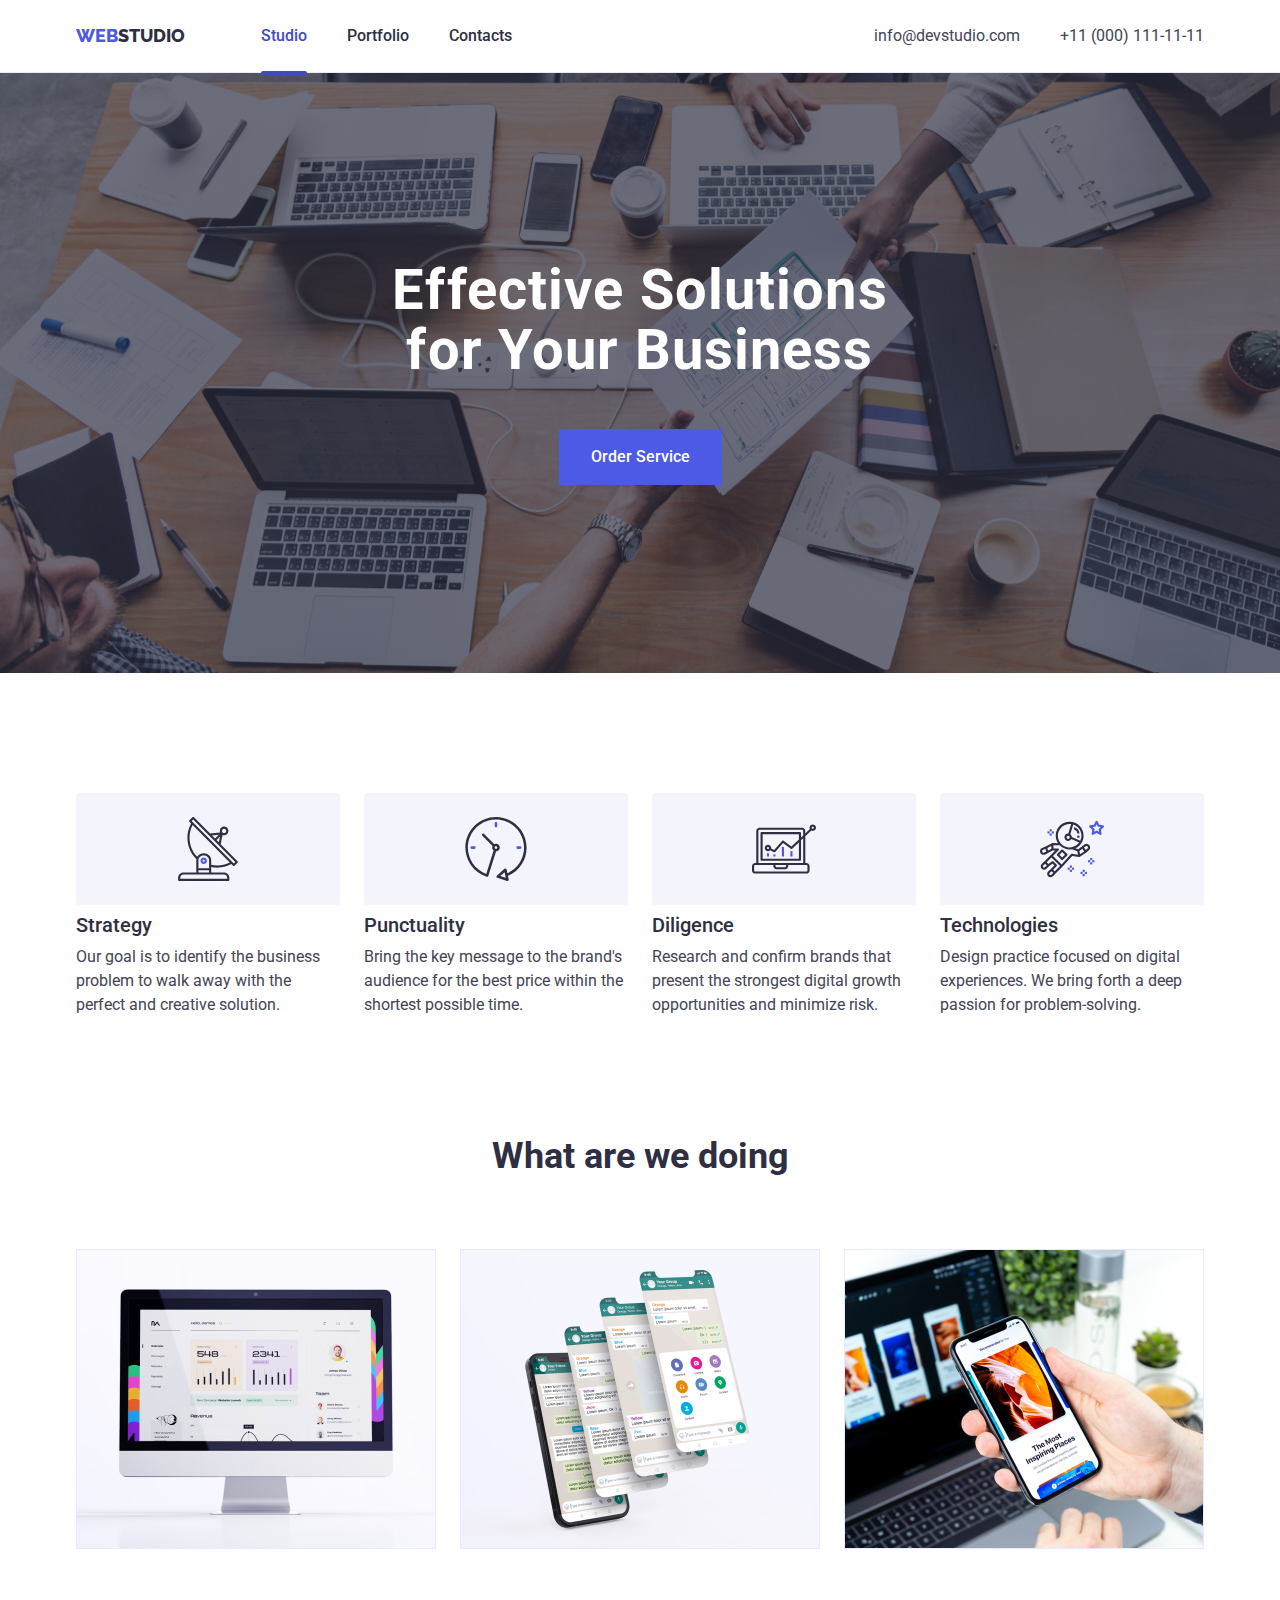
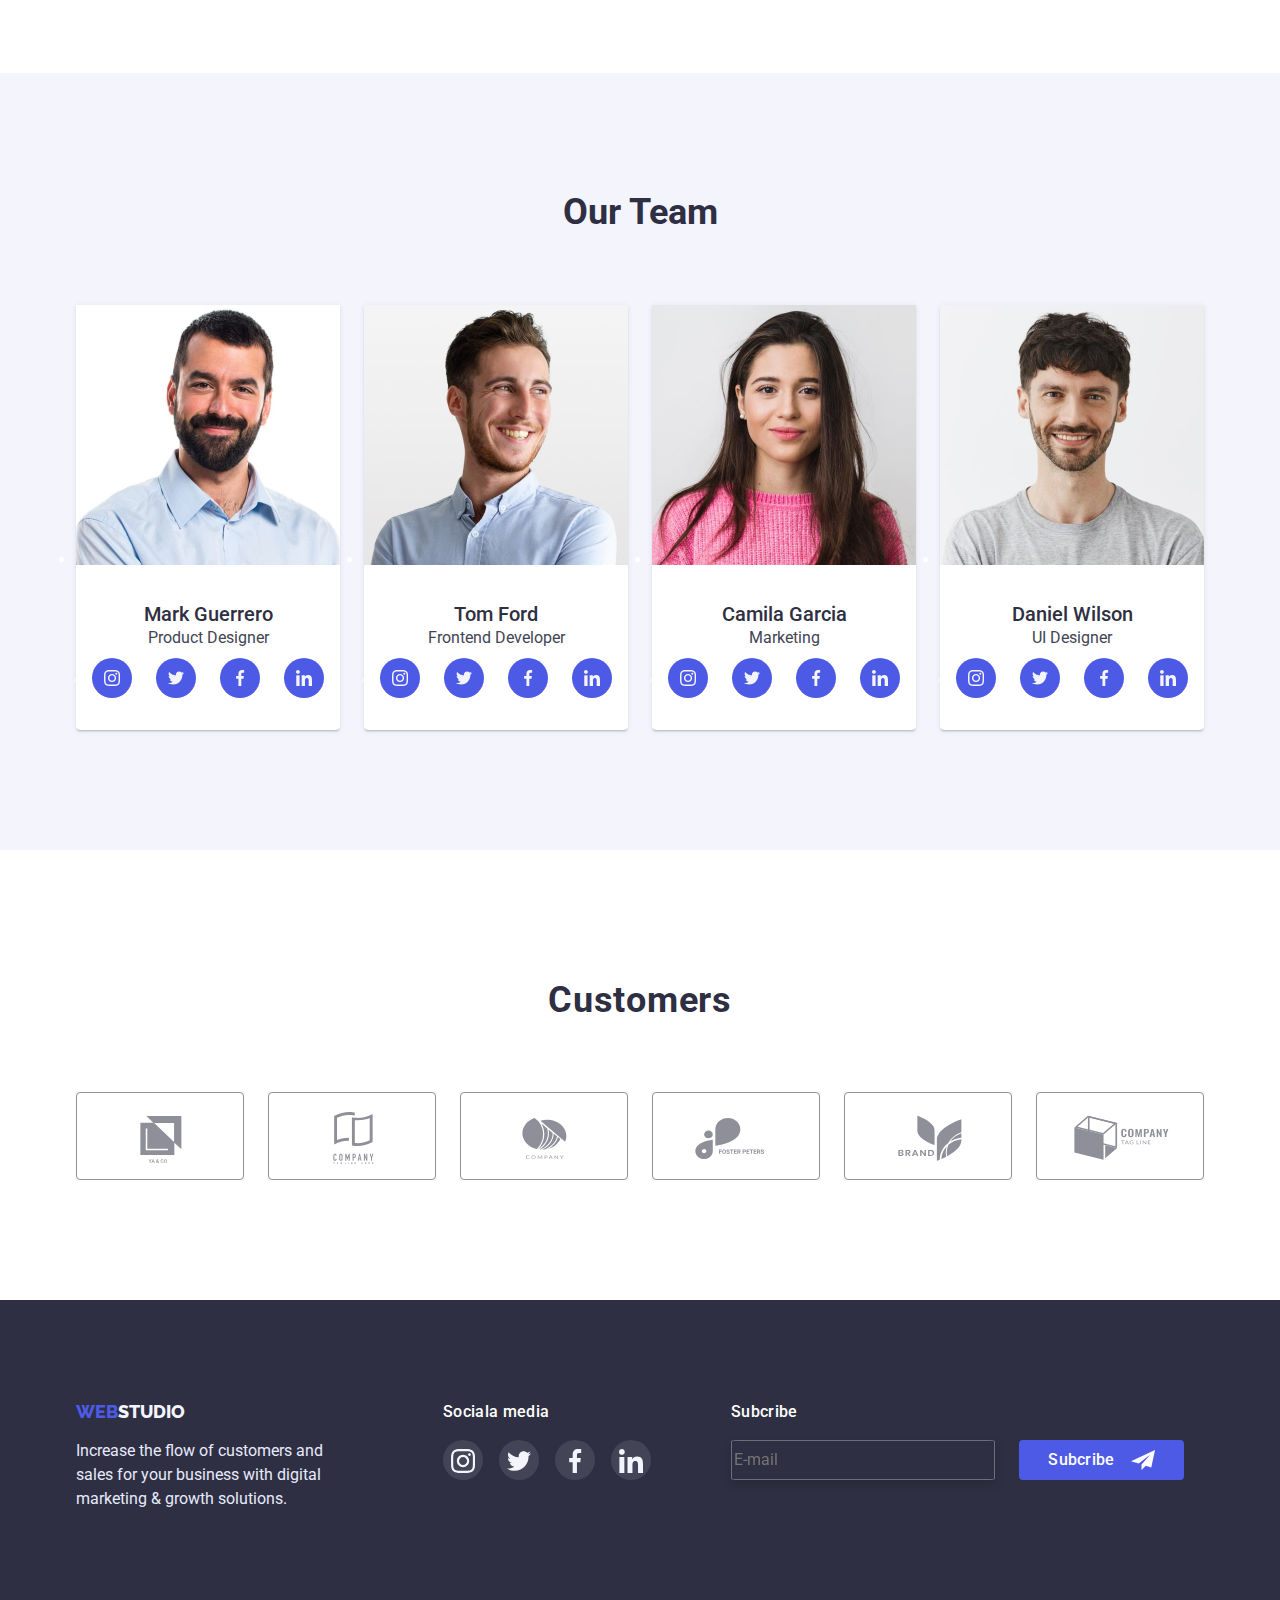
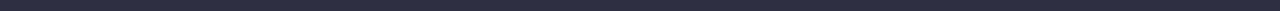
==== index.html @ 8d919e55 "Initial commit" ====
<!DOCTYPE html>
<html lang="en">
<head>
    <meta charset="UTF-8">
    <meta http-equiv="X-UA-Compatible" content="IE=edge">
    <meta name="viewport" content="width=, initial-scale=1.0">
    <title>Document</title>
    <link
    rel="stylesheet"
    href="https://cdnjs.cloudflare.com/ajax/libs/modern-normalize/1.0.0/modern-normalize.min.css"
  />
    <link rel="stylesheet" href="./css/styles.css">
  <link href="https://fonts.googleapis.com/css2?family=Raleway:wght@800&family=Roboto:wght@400;500;700;900&display=swap" rel="stylesheet">
</head>
<body>
  <h1 class="visually-hidden">NAVIGATION</h1>
     <header class="up_header">
        <div class="container one_header">
            
            <nav class="navigation">
                <ul class="references"> 
                    <a href="./index.html" class="logo"><b class="word_part_one"> WEB</b><b class="word_part_three">STUDIO</b></a>
                    <li><a href="./index.html" class="one_portfolio_one">Studio</a></li>
                    <li><a href="./portfolio.html" class="references_part">Portfolio</a></li>
                    <li><a href="" class="references_part">Contacts</a></li>
                </ul>
            </nav>
                <address class="address_">
                    <ul class="link">
                        <li><a href="mailto:info@devstudio.com" class="link_one">info@devstudio.com</a></li>
                        <li><a href="tel:+110001111111" class="link_one">+11 (000) 111-11-11</a></li>
                    </ul>
                </address>

        </div>
    </header>
        <main>
            <section class="first_section">
              <div class="container solution_titel">
                    <h1 class="first_titel">Effective Solutions <br>
                    for Your Business</h1>
                <button type="button" class="button2" data-modal-open>Order Service</button>
              </div>
            </section> 
          
            <section class="second_section">
               
                <div class="container">
                    <ul class="benefits">
                        <li class="under_benefits">
                            <div class="svg_block">
                                <svg class="skills-icon" width="64" height="64">
                                    <use href="./images/sprite.svg#icon-antenna"></use>,
                                </svg>

                            </div>
                            <h3 class="big_titel">Strategy</h3>
                            <p class="under_titel">Our goal is to identify the business
                                problem to walk away with the perfect and creative solution. </p>
                        </li>
                        <li class="under_benefits">
                            <div class="svg_block">
                                <svg  class="skills-icon" width="64" height="64">
                                    <use href="./images/sprite.svg#icon-clock"></use>
                                </svg>

                            </div>
                            <h3 class="big_titel">Punctuality</h3>
                            <p class="under_titel">Bring the key message to the brand's audience for the best price within the shortest possible time. </p>
                        </li>
                        <li class="under_benefits">
                            <div class="svg_block">
                                <svg class="skills-icon" width="64" height="64">
                                    <use href="./images/sprite.svg#icon-diagram"></use>
                                </svg>
                            </div>
                            <h3 class="big_titel">Diligence</h3>
                            <p class="under_titel">Research and confirm brands that present the strongest digital growth opportunities and minimize risk. </p>
                        </li>
                        <li class="under_benefits">
                            <div class="svg_block">
                                <svg class="skills-icon" width="64" height="64">
                                    <use href="./images/sprite.svg#icon-astronaut-1"></use>
                                </svg>

                            </div>
                            <h3 class="big_titel">Technologies</h3>
                            <p class="under_titel">Design practice focused on digital experiences. We bring forth a deep passion for problem-solving. </p>
                        </li>
                    </ul>
            </section>
            <section class="third_section">
             <div class="container">
                    <h2 class="second_titel">What are we doing</h2>
                <ul class="list_of_images">
                    <li><img src="./images/image1.jpg" alt="comp" width="360"></li>
                    <li><img src="./images/2.jpg" alt="smartphone" width="360"></li>
                    <li><img src="./images/3.jpg" alt="telephone" width="360"></li>
                </ul>

               </div>
            </section>
            <h1 class="visually-hidden"> OUR_TEAM_MEMBERS</h1>
            <section class="team">
                
             <div class="container">
                <h2 class="titel_team">Our Team</h2>
                <ul class="list_downsize ">
                    <li class="cards_one">
                        <img src="./images/4.jpg" alt="man" width="264" >
                        <div class="text_one">
                            <h3 class="big_titel_two">Mark Guerrero</h3>
                          <p class="under_titel-two">Product Designer</p>
                          <ul class="icon_row">
                            <li >
                                <a href="" class="references_icon">
                                    <svg width="16px" height="16px" >
                                   <use href="./images/sprite.svg#icon-instagram"></use>
                             </svg>
                            </a>
                          </li>
                            <li >
                                <a href="" class="references_icon">
                                <svg width="16px" height="16px"  >
                                    <use href="./images/sprite.svg#icon-twitter-1"></use>
                              </svg>
                            </a>
                        </li>
                            <li >
                                <a href="" class="references_icon">
                                <svg width="16px" height="16px"  >
                                    <use href="./images/sprite.svg#icon-facebook-1"></use>
                              </svg>
                            </a>
                        </li>
                            <li "><a href="" class="references_icon">
                                <svg width="16px" height="16px" >
                                    <use href="./images/sprite.svg#icon-linkedin-1"></use>
                              </svg>

                            </a></li>
                          </ul>
                          
                        </div>
                    </li>
                    <li class="cards_one">
                        <img src="./images/image2.jpg" alt="man" width="264">
                        <div class="text_one">
                            <h3 class="big_titel_two">Tom Ford</h3>
                            <p class="under_titel-two">Frontend Developer</p>
                            <ul class="icon_row">
                                <li >
                                    <a href="" class="references_icon">
                                        <svg width="16px" height="16px" >
                                       <use href="./images/sprite.svg#icon-instagram"></use>
                                 </svg>
                                </a>
                              </li>
                                <li >
                                    <a href="" class="references_icon">
                                    <svg width="16px" height="16px"  >
                                        <use href="./images/sprite.svg#icon-twitter-1"></use>
                                  </svg>
                                </a>
                            </li>
                                <li >
                                    <a href="" class="references_icon">
                                    <svg width="16px" height="16px"  >
                                        <use href="./images/sprite.svg#icon-facebook-1"></use>
                                  </svg>
                                </a>
                            </li>
                                <li "><a href="" class="references_icon">
                                    <svg width="16px" height="16px" >
                                        <use href="./images/sprite.svg#icon-linkedin-1"></use>
                                  </svg>
    
                                </a></li>
                              </ul>
                        </div>
                    </li>
                    <li class="cards_one">
                        <img src="./images/image3.jpg" alt="woman" width="264" >
                        <div class="text_one">
                            <h3 class="big_titel_two">Camila Garcia</h3>
                          <p class="under_titel-two">Marketing</p>
                          <ul class="icon_row">
                            <li >
                                <a href="" class="references_icon">
                                    <svg width="16px" height="16px" >
                                   <use href="./images/sprite.svg#icon-instagram"></use>
                             </svg>
                            </a>
                          </li>
                            <li >
                                <a href="" class="references_icon">
                                <svg width="16px" height="16px"  >
                                    <use href="./images/sprite.svg#icon-twitter-1"></use>
                              </svg>
                            </a>
                        </li>
                            <li >
                                <a href="" class="references_icon">
                                <svg width="16px" height="16px"  >
                                    <use href="./images/sprite.svg#icon-facebook-1"></use>
                              </svg>
                            </a>
                        </li>
                            <li "><a href="" class="references_icon">
                                <svg width="16px" height="16px" >
                                    <use href="./images/sprite.svg#icon-linkedin-1"></use>
                              </svg>

                            </a></li>
                          </ul>
                        </div>
                    </li>
                    <li class="cards_one">
                       <img src="./images/image4.jpg" alt="men" width="264"  >
                       <div class="text_one">
                         <h3 class="big_titel_two">Daniel Wilson</h3>
                         <p class="under_titel-two">UI Designer</p>
                         <ul class="icon_row">
                            <li >
                                <a href="" class="references_icon">
                                    <svg width="16px" height="16px" >
                                   <use href="./images/sprite.svg#icon-instagram"></use>
                             </svg>
                            </a>
                          </li>
                            <li >
                                <a href="" class="references_icon">
                                <svg width="16px" height="16px"  >
                                    <use href="./images/sprite.svg#icon-twitter-1"></use>
                              </svg>
                            </a>
                        </li>
                            <li >
                                <a href="" class="references_icon">
                                <svg width="16px" height="16px"  >
                                    <use href="./images/sprite.svg#icon-facebook-1"></use>
                              </svg>
                            </a>
                        </li>
                            <li "><a href="" class="references_icon">
                                <svg width="16px" height="16px" >
                                    <use href="./images/sprite.svg#icon-linkedin-1"></use>
                              </svg>

                            </a></li>
                          </ul>
                       </div> 
                    </li>
                </ul>
             </div>
                
            </section>
            <section class="customer_section">
                <h2 class="third_titel">Customers</h2>
                <div class="container">
                    
                    <ul class="customer_number">
                        <li class="logo_pre">
                            <div class="border_icon">
                                <a href="http://" class="ending_icons">
                                <svg  width="104px" height="56px" class="ending_icon">
                                    <use href="./images/sprite.svg#icon-Logo"></use>

                                </svg>
                                </a>
                            </div>
                            
                    </li>
                        <li>
                            <div class="border_icon">
                                <a href="http://" class="ending_icons">
                                <svg  width="104px" height="56px" class="ending_icon">
                                    <use href="./images/sprite.svg#icon-Logo-1"></use>

                                </svg>
                                </a>
                            </div>
                    </li>
                        <li> <div class="border_icon">
                            <a href="http://" class="ending_icons">
                            <svg  width="104px" height="56px" class="ending_icon">
                                <use href="./images/sprite.svg#icon-Logo-2"></use>

                            </svg>
                            </a>
                        </div>
                        </li>
                        <li> <div class="border_icon">
                            <a href="http://" class="ending_icons">
                            <svg  width="104px" height="56px" class="ending_icon">
                                <use href="./images/sprite.svg#icon-Logo-3"></use>

                            </svg>
                            </a>
                        </div>
                    </li>
                        <li>
                            <div class="border_icon">
                                <a href="http://" class="ending_icons">
                                <svg  width="104px" height="56px" class="ending_icon">
                                    <use href="./images/sprite.svg#icon-Logo-4"></use>

                                </svg>
                                </a>
                            </div>
                    </li>
                        <li>
                            <div class="border_icon">
                                <a href="http://" class="ending_icons">
                                <svg  width="104px" height="56px" class="ending_icon">
                                    <use href="./images/sprite.svg#icon-Logo-5"></use>

                                </svg>
                                </a>
                            </div>
                    </li>
                    </ul>
                </div>
    
            </section>
        </main>
       
        <footer class="ending one_footer">
            <div class="container real_end">
                <div class="text_footer"> 
                    <a href="./index.html" class="logo"><b class="word_part_one"> WEB</b><b class="word_part_two">STUDIO</b></a>
    
               
                 <p class="footerd">Increase the flow of customers and <br> sales for your business with digital <br> marketing & growth solutions.</p>
    
    
    
                </div>
                <div class="social_footer">
                    <span class="mini_footer">Sociala media</span>
                    <ul class="icon_row_two">
                        <li>
                            <a href="" class="work_icon" >
                                <svg width="24px" height="24px" " >
                               <use href="./images/sprite.svg#icon-instagram" class="svg_footer"></use>
                         </svg>
                        </a>
                      </li>
                        <li >
                            <a href="" class="work_icon">
                            <svg width="24px" height="24px"  >
                                <use href="./images/sprite.svg#icon-twitter-1" class="svg_footer"></use>
                          </svg>
                        </a>
                     </li>
                        <li >
                            <a href="" class="work_icon" >
                            <svg width="24px" height="24px">
                                <use href="./images/sprite.svg#icon-facebook-1" class="svg_footer"></use>
                          </svg>
                        </a></li>
                        <li "><a href="" class="work_icon" >
                            <svg width="24px" height="24px" >
                                <use href="./images/sprite.svg#icon-linkedin-1" class="svg_footer"></use>
                          </svg>
         
                        </a></li>
                      </ul>
    
              </ul>
                </div>
                <div class="input_footer" c>
                    <span class="mini_footer">Subcribe</span>
                    <form action="" class="end-form">
                        <input type="email" name="email" placeholder="E-mail" class="foot_input">
                        <button type="subcibe" class="foot_button">
                            <span class="mini_footer">Subcribe</span>
                            <svg width="24px" height="24px" >
                                <use href="./images/sprite.svg#icon-Frame-3" class="svg_footer"></use>
                          </svg>

                        </button>

                    </form>
                    
                </div>
               
                
    
            </div>
    
            
                     
                
           
        </footer>

        <div data-modal class="backdrop is-hidden" >
            <div class="modal_window">
                <button class="close_button" type="button" data-modal-close>
                        <svg class="button_svg" width="8" height="9">
                    <use href="./symbol-defs.svg#icon-Vector"></use>
                    </svg>
                    </button>
                 <div class="container_modal">
                    

                    <p class="modal_text">Leave your contacts and we will call you back</p>
                     <form class="form_modal" autocomplete="off">
                        <label>
                          Name
                          <div class="input_mod">
                            <input type="Name" name="Name" class="modal_input">
                            <svg width="18px" height="24px" class="modal_svg">
                                    <use href="/images/sprite.svg#icon-person-black-18dp-1"></use>
                                </svg>
                          </div>
                          
                        </label>
                        <label>
                            Phone
                            <div class="input_mod">
                                <input class="modal_input"type="phone" name="phone" >
                                <svg width="18px" height="24px" class="modal_svg">
                                    <use href="/images/sprite.svg#icon-phone-black-18dp-1"></use>
                                </svg>
                                
                            </div>
                            
                          </label>
                          <label>
                            Email
                            <div class="input_mod">
                                <input type="text" name="Email" class="modal_input" >
                                <svg width="18px" height="24px" class="modal_svg">
                                    <use href="/images/sprite.svg#icon-email-black-18dp-1"></use>
                                </svg>
                            </div>
                            
                          </label>
                        <label>
                          Comment
                          <textarea name="feedback" rows="8" placeholder="Text input"></textarea>
                        </label>
                        <div class="agreement">
                            <div class="checkbox">
                                <label class="check option">
                                    <input class="check__input" type="checkbox" checked>
                                    <span class="check__box"></span>
                                  </label>
                            </div>
                            
                        <label class="policy" for="policy">I accept the terms and conditions of the<a href=""class="policy_term">Privacy Policy</a></label>
                        </div>
                       
                        <button type="submit" class="sub_button">Send</button>
                      </form>
                      

                    </div>


                
            </div>
            
        </div>
 <script src="./modal.js"></script>   
</body>
</html>
---- css/styles.css ----
:root {
  -one-color: #434455;
  -titel-color: #2E2F42;
  -link-color:  #434455;
}
body {
  font-family: 'Roboto';
  color: #FFFFFF;
}

.link .link_one {
  color:#434455;
  font-size: 16px;
  line-height: 1.5em;
  text-decoration: none;
  font-weight: 400;
  font-style: normal;
  transition-timing-function: cubic-bezier(0.4, 0, 0.2, 1);
  transition-duration: 250ms;
}
.link_one:hover,
.link_one:focus {
  color: #404BBF;
  
}
.button1 {
   color: #4D5AE5;
    font-weight: 500;
    font-size: 16px;
    line-height: 1.5em;
    font-family: 'Roboto';
    border-radius: 5%;
    transition-timing-function: cubic-bezier(0.4, 0, 0.2, 1);
   transition-duration: 250ms;

}
button:focus,
button:active,
button:hover{
   background-color: #404BBF;
   
   
}

button {
    cursor: pointer;
}
.button2 {
   color: #FFFFFF;
   font-weight: 500;
    font-size: 16px;
    line-height: 1.5em;
    background: #4D5AE5;
    font-family: 'Roboto';
    padding: 16px 32px;
    margin-top: 48px;
    margin-left: auto;
    margin-right: auto;
    display: block;
    border: none;
    cursor: pointer;

    
    
    
}
.button1 {
  padding-top: 12px;
  padding-bottom: 12px;
  padding-right: 24px;
  padding-left: 24px;
  border: none;
  cursor: pointer;
  transition-timing-function: cubic-bezier(0.4, 0, 0.2, 1);
  transition-duration: 250ms;
}
.button1:hover, 
.button1:focus {
  color: white;
  box-shadow: 0px 4px 4px rgba(0, 0, 0, 0.15);
  
}

.list {
  text-decoration: none;
  display: flex;
  flex-wrap: wrap;
  column-gap: 24px;
  row-gap: 48px;
  margin-top: 72px;
  
}
.list .services {
  color:#2E2F42;
  font-weight: 500;
  font-size: 20px;
  line-height: 1.2em;
  text-decoration: none;

}
.list .under_services {
  color: #434455;
  font-size: 16px;
  line-height: 1.5em;
  text-decoration: none;
  margin-top: 8px;
}
*{
  text-decoration: none;
}
.word_part_one {
  color: #4D5AE5;
  font-weight: 800;
 font-size: 18px;
 line-height: 1.33em;
 font-family: 'Raleway', sans-serif;
 text-decoration: none;
 margin-top: 24;
}
.word_part_two {
  color: #F4F4FD;
  font-weight: 800;
  font-size: 18px;
 line-height: 1.33em;
 font-family: 'Raleway', sans-serif;
 text-decoration: none;
}
.references .references_part {
  color: #2E2F42;
  font-weight: 500;
  font-size: 16px;
  line-height: 1.5em;
  transition-timing-function: cubic-bezier(0.4, 0, 0.2, 1);
  transition-duration: 250ms;
}
.references_part:hover,
 .references_part:focus {
  color: #404BBF;
  
}

.footerd {
  color: #E7E9FC;
  font-size: 16px;
  line-height: 1.5em;
  margin-top: 16px;
}
.benefits .big_titel {
  color: #2E2F42;
  font-weight: 500;
  font-size: 20px;
  line-height: 1.2em;
  margin-bottom: 8px;
}
.benefits .under_titel {
  color: #434455;
  font-size: 16px;
  line-height: 1.5em;
}
.list_downsize .big_titel_two {
  color: #2E2F42;
  font-weight: 500;
  font-size: 20px;
  line-height: 1.2em;
  text-decoration: none;
  text-align: center;
}
.list_downsize .under_titel-two {
  color: #434455;
  font-size: 16px;
  line-height: 1.5em;
  text-decoration: none;
  text-align: center;
}
.first_titel {
  font-size: 56px;
  line-height: 1.07em;
  color: #FFFFFF;
  letter-spacing: 0.02em;
}

.first_section {
  background: #2E2F42;
  padding-top: 188px;
  padding-bottom: 188px;
  display: block;
  max-width: 1440px;
  margin: 0 auto;
  background-image:linear-gradient(rgba(46, 47, 66, 0.7), rgba(46, 47, 66, 0.7)), url(../images/people-office.jpg);
  background-repeat: no-repeat;
}
.team {
  background: #F4F4FD;
}
.word_part_three { 
  color: #2E2F42;
  font-weight: 800;
  font-size: 18px;
  line-height: 1.33em;
  font-family: 'Raleway';
  text-decoration: none;
}
.second_titel {
  color: #2E2F42;
  font-weight: 700;
  font-size: 36px;
  line-height: 1.11em;
  text-align: center;
}
.team .titel_team {
  color: #2E2F42;
  font-weight: 700;
  font-size: 36px;
  line-height: 1.11em;
  text-align: center;
}
.ending {
  background: #2E2F42;
}
.container {
 width: 1158px;
 margin: 0 auto;
 padding-left: 15px;
 padding-right: 15px;
}
.one_header {
  display: flex;
  align-items: center;
  padding-top: 24px;
  padding-bottom: 24px;
}
header {
  border-bottom: 1px solid #E7E9FC;
}

.navigation {
  display: flex;
  align-items: center;
}
.references {
  display: flex;
  gap: 40px;
  position: relative ;
}
.second_section {
  padding-top: 120px;
  padding-bottom: 120px;
}
.benefits {
  gap: 24px;
  display: flex;
  flex-direction: row;
  align-items: center;
  
}
.third_section {
  padding-bottom: 120px;
}
.list_of_images {
  gap: 24px;
  margin-top: 72px;
  display: flex;
  flex-wrap: wrap;
}
.team {
  padding-top: 120px;
  padding-bottom: 120px;
}
.list_downsize {
  gap: 24px;
  display: flex;
  flex-wrap: wrap;
   margin-top: 72px ;
}
.link {
  display: flex;
  gap: 40px;
  align-items: center;
  margin-left: auto;
}
.address_ {
  margin-left: auto;
  display: block;
}
.one_footer {
  padding-top: 100px;
  padding-bottom: 100px;
}
.real_end {
  display: flex;
}
.social_footer {
  margin-left: 120px;
}
.portfolio_buttons {
  display: flex;
  align-items: center;
  gap: 24px;
  flex-direction: row;
  justify-content: center;
}
.under_benefits {
  max-width: 264px;
}
.text_one {
  padding-top: 32px ;
  padding-bottom: 32px;
}
.logo {
  margin-right: 36px;
}
.services_list {
  padding-left: 16px;
  padding-right: 16px;
  padding-top: 32px;
  padding-bottom: 32px;
}
.list_distance {
  border: 1px solid #E7E9FC;
  max-width: 360px; 
  transition-timing-function: cubic-bezier(0.4, 0, 0.2, 1);
  transition-duration: 250ms;
}
.list_distance:is(:hover,:focus) {
  box-shadow: 0px 1px 6px rgba(46, 47, 66, 0.08), 0px 1px 1px rgba(46, 47, 66, 0.16), 0px 2px 1px rgba(46, 47, 66, 0.08);
}

.haupt_section {
  padding-bottom: 120px;
  padding-top: 84px;
}
.cards_one {
  box-shadow: 0px 1px 6px rgba(46, 47, 66, 0.08), 0px 1px 1px rgba(46, 47, 66, 0.16), 0px 2px 1px rgba(46, 47, 66, 0.08);
 border-radius: 0px 0px 4px 4px;
 background: #FFFFFF;
}
.third_titel {
  font-weight: 700;
  font-size: 36px;
  line-height: 40px;
  letter-spacing: 0.02em;
  color: #2E2F42;
  text-align: center;
}
.customer_section {
  padding-top: 130px;
  padding-bottom: 120px;
}

.customer_number {
  display: flex;
  justify-content: center;
  gap: 24px;
  margin-top: 72px;
}


.svg_block {
  width: 264px;
  background: #F4F4FD;
  border-radius: 4px;
  height: 112px; 
  text-align: center;
  padding-top: 24px;
  padding-bottom: 24px;
  margin-bottom: 8px;
  justify-content: center;
}

.ending_icons {
  padding-top: 16px;
  padding-bottom: 16px;
  text-align: center;
  border: 1px solid #8E8F99;
  border-radius: 4px;
  width: 168px;
  height: 88px;
  fill: #8E8F99;
  display: block;
  transition-timing-function: cubic-bezier(0.4, 0, 0.2, 1);
  transition-duration: 250ms;
}

.ending_icons:hover,
.ending_icons:focus {
  border-color: #404BBF;
}
.ending_icons:hover,
.ending_icons:focus .ending_icon {
  fill:#404BBF ;
  
}

.references_icon {
  width: 40px;
  height: 40px;
  align-items: center;
  justify-content: center;
  padding-top: 12px;
  padding-bottom: 12px;
   display: flex;
  background: #4D5AE5;
  border-radius: 50%;
  display: block; 
  transition-timing-function: cubic-bezier(0.4, 0, 0.2, 1);
  transition-duration: 250ms;
}
.references_icon:is(:hover, :focus) {
  background: #404BBF;
 
}
.icon_row {
  display: flex;
  flex-direction: row;
  gap: 24px;
  text-align: center;
  justify-content: center;
  margin-top: 8px;
}
.mini_footer {
  font-weight: 500;
 font-size: 16px;
 line-height: 1.5;
 color: #FFFFFF;
 letter-spacing: 0.02em;
  

}
.icon_row_two {
  display: flex;
  margin-top: 16px;
  gap: 16px;
  text-decoration: none;
  color:  #2E2F42;
  

}
.footer_two {
  align-items: center;
  margin-right: 800px;
}

.one_footer {
  display: flex;
  flex-direction: row;
}


.work_icon{
   
   width: 40px;
   height: 40px;
   background:rgba(255, 255, 255, 0.1);
   border-radius: 50%;
   padding-top: 15px;
   padding-bottom: 13px; 
   display: flex;
   align-items: center;
   justify-content: center;
   transition-timing-function: cubic-bezier(0.4, 0, 0.2, 1);
   transition-duration: 250ms;
  
}

.work_icon:hover,
.work_icon:focus {
  background:#31D0AA;
  
}
.one_portfolio {
  text-decoration-color: #4D5AE5;
   color: #2E2F42;
  font-weight: 500;
  font-size: 16px;
  line-height: 1.5em;
  transition-timing-function: cubic-bezier(0.4, 0, 0.2, 1);
  transition-duration: 250ms;
  color: #404BBF;
  position: relative;
  
}
.one_portfolio::after {
  content:'';
  display: block;
  background: #404BBF;
  width: 100%;
  height: 4px;
  top: 45px;
  border-radius: 2px;
  position: absolute;
}
.one_portfolio_one {
  text-decoration-color: #4D5AE5;
   color: #2E2F42;
  font-weight: 500;
  font-size: 16px;
  line-height: 1.5em;
  transition-timing-function: cubic-bezier(0.4, 0, 0.2, 1);
  transition-duration: 250ms;
  color: #404BBF;
  position: relative;
  
}
.one_portfolio_one::after {
  content:'';
  display: block;
  background: #404BBF;
  width: 100%;
  height: 4px;
  top: 45px;
  left: 0;
  border-radius: 2px;
  position: absolute;
}
.image_profile {
  position: relative;
  overflow: hidden;
}

.list_distance:hover .hover_block{
  opacity: 1;
  animation-name: sladge;
  animation-duration: 250ms;
 animation-timing-function: linear;
 animation-iteration-count: 1;
}
.hover_block{
  position: absolute;
  display: block;
  background: #4D5AE5;
  background-blend-mode: soft-light;
  mix-blend-mode: normal; 
  width: 360px;
  min-height: 300px;
  top: 0;
  left: 0;
  opacity:0 ;
  transition-timing-function: cubic-bezier(0.4, 0, 0.2, 1);
  transition-duration: 250ms;
  z-index: 10;

}
.block_paragraph {
  font-style: normal;
  font-size: 16px;
  line-height: 1.5em;
  color: #F4F4FD;
  letter-spacing: 0.02em;
  margin-top: 40px;
  padding-left: 32px;
  padding-right: 32px;
   
}
.backdrop.is-hidden {
  opacity: 0;
  pointer-events: none;
}
.backdrop{
  position: fixed;
  top: 0;
  left: 0;
  height: 100%;
  width: 100%;
  background: rgba(46, 47, 66, 0.4);
  transition: opacity 300ms linear, visibility 300ms linear;
}
.is-hidden .modal_window{
 transform:scale(0.5);
 transition-duration: 250ms;
}
.modal_window{
  position: absolute;
 left:50%;
 top: 50%;
 transform: translate(-50%, -50%);
 opacity: 1;
  width: 408px;
 height: 576px;
 background: #FCFCFC;
 box-shadow: 0px 1px 1px rgba(0, 0, 0, 0.14), 0px 1px 3px rgba(0, 0, 0, 0.12), 0px 2px 1px rgba(0, 0, 0, 0.2);
 border-radius: 4px;
 transition-duration: 250ms;
}
@keyframes sladge {
  0% {
    transform: translate(0, 100%);
  }
}
.close_button{
  background: #E7E9FC;
  border: 1px solid rgba(0, 0, 0, 0.1);
  position: relative;
  top: 24px;
  left: 360px;
  border-radius: 50%;
  width: 24px;
  height: 24px;
  display: flex;
  align-items: center;
  justify-content: center;
}
.close_button:is(:hover, :focus) .button_svg {
fill: white ;
}
.modal_text{
  font-weight: 500;
 font-size: 16px;
 line-height: 1.5em;
 letter-spacing: 0.02em;
 text-align: center;
 color: #2E2F42;
 margin-bottom: 16px;
 margin-top: 36px;

}
.container_modal{
  margin: 24px;
  
}
.modal_input {
  padding-left: 33px;
  width: 360px;
  height: 40px;
  border: 1px solid rgba(33, 33, 33, 0.2);
}
.modal_input:hover, .modal_input:focus{
  border-color: #404BBF;
  transition-timing-function: cubic-bezier(0.4, 0, 0.2, 1);
  transition-duration: 250ms;
}
.modal_input:hover, .modal_input:focus +.modal_svg{
  fill:  #4D5AE5;
  transition-timing-function: cubic-bezier(0.4, 0, 0.2, 1);
  transition-duration: 250ms;

}
textarea:focus, textarea:hover {
  border-color: #404BBF;
}
.checkbox{
  position: relative;
  margin: 0;
}
.check {
  z-index: 100;
}

.input_mod{
  position: relative;
}
.modal_svg{
  position: absolute;
  top: 50%;
  left: 15px;;
  transform: translatey(-50%);
  margin: 0;
}

option {
  display: block;
  margin-bottom: 0.5em;
}

/* Check */

.check {
  padding-left: 1.2em;
}

.check_input{
   position: absolute;
    clip: rect(0 0 0 0);
    width: 1px;
    height: 1px;
    margin: -1px;
  
}
.check__box {
  height: 100px;
  position: absolute;
  margin-top: 0.2em;
  margin-left: -0.7em;
  width: 16px;
  height: 16px;
  border-radius: 2px;
  overflow: hidden;
  border-radius: 0.05em;
  background-color: white;
  background-repeat: no-repeat;
  background-position: 50% 50%;
  box-shadow: 0 0 0 0.1em #2E2F42;
}

.check__input:checked + .check__box {
  background-color:#404BBF ;
  background-image: url(/Vector\ \(1\).png);
}
label {
  display: flex;
  flex-direction: column;
  column-gap: 8px;
  margin-bottom: 8px;
  color: #8E8F99;
  letter-spacing: 0.04em;
  font-weight: 400;
  font-size: 12px;
}
.form_modal{
 width: 360px;
 height: 40px;
}
.check{
  width: 16px;
  height: 16px;
}
.policy{
  display: flexbox;
  flex-direction: row;
  font-weight: 400;
 font-size: 12px;
 color: #757575;
 letter-spacing: 0.04em;
 margin-top: 8px;
 padding-left: 8px;
}
.policy_term{
  display: block;
  font-weight: 400;
  font-size: 12px;
  color: #4D5AE5;
  text-decoration: underline #4D5AE5;
  margin-right: 8px;
  
}
.agreement{
  display: flex;
  align-items: center;
  flex-direction: row;
}
.policy{
  margin-left: 8px;
}
.sub_button{
  background: #4D5AE5;
  box-shadow: 0px 4px 4px rgba(0, 0, 0, 0.15);
  border-radius: 4px;
  border: none;
  width: 169px;
  height: 56px;
  font-weight: 500;
 font-size: 16px;
 font-family: 'Roboto';
 color: #FFFFFF;
 align-items: center;
 text-align: center;
 position: relative;
 left: 50%;
 transform: translateX(-50%);
 margin-top: 24px;

}
.input_footer{
  margin-left: 80px;
}
.foot_input {
  width: 264px;
  height: 40px;
  border: 1px solid rgba(255, 255, 255, 0.3);
  filter: drop-shadow(0px 4px 4px rgba(0, 0, 0, 0.15));
  background: #2E2F42;
  color: rgba(255, 255, 255, 0.6);
  border-radius: 3%;
}
.foot_input:focus{
  
}
.end-form{
  display: flex;
  flex-direction: row;
  align-items: center;
  justify-content: center;
  margin-top: 16px;
  gap: 24px;
}
.foot_button{
  background: #4D5AE5;
  border: none;
  display: flex;
  justify-content: center;
 align-items: center;
 width: 165px;
 height: 40px;
 border-radius: 4px;
 padding: 8px 24px;
 gap: 16px;
}
html {
  box-sizing: border-box;
}
*::before,
*::after {
  box-sizing: inherit;
  width: 104px;
  height: 56px;
}
.solution_titel {
  text-align: center;
}

p, h1, h2, h3, h4, h5, h6{
  margin: 0;
}
ul {
  margin: 0;
  padding-left: 0;
}
.section {
  display: block;
}
.visually-hidden {
  position: absolute;
  width: 1px;
  height: 1px;
  margin: -1px;
  border: 0;
  padding: 0;
  white-space: nowrap;
  clip-path: inset(100%);
  clip: rect(0 0 0 0);
  overflow: hidden;
}
textarea{
  resize: none;
}
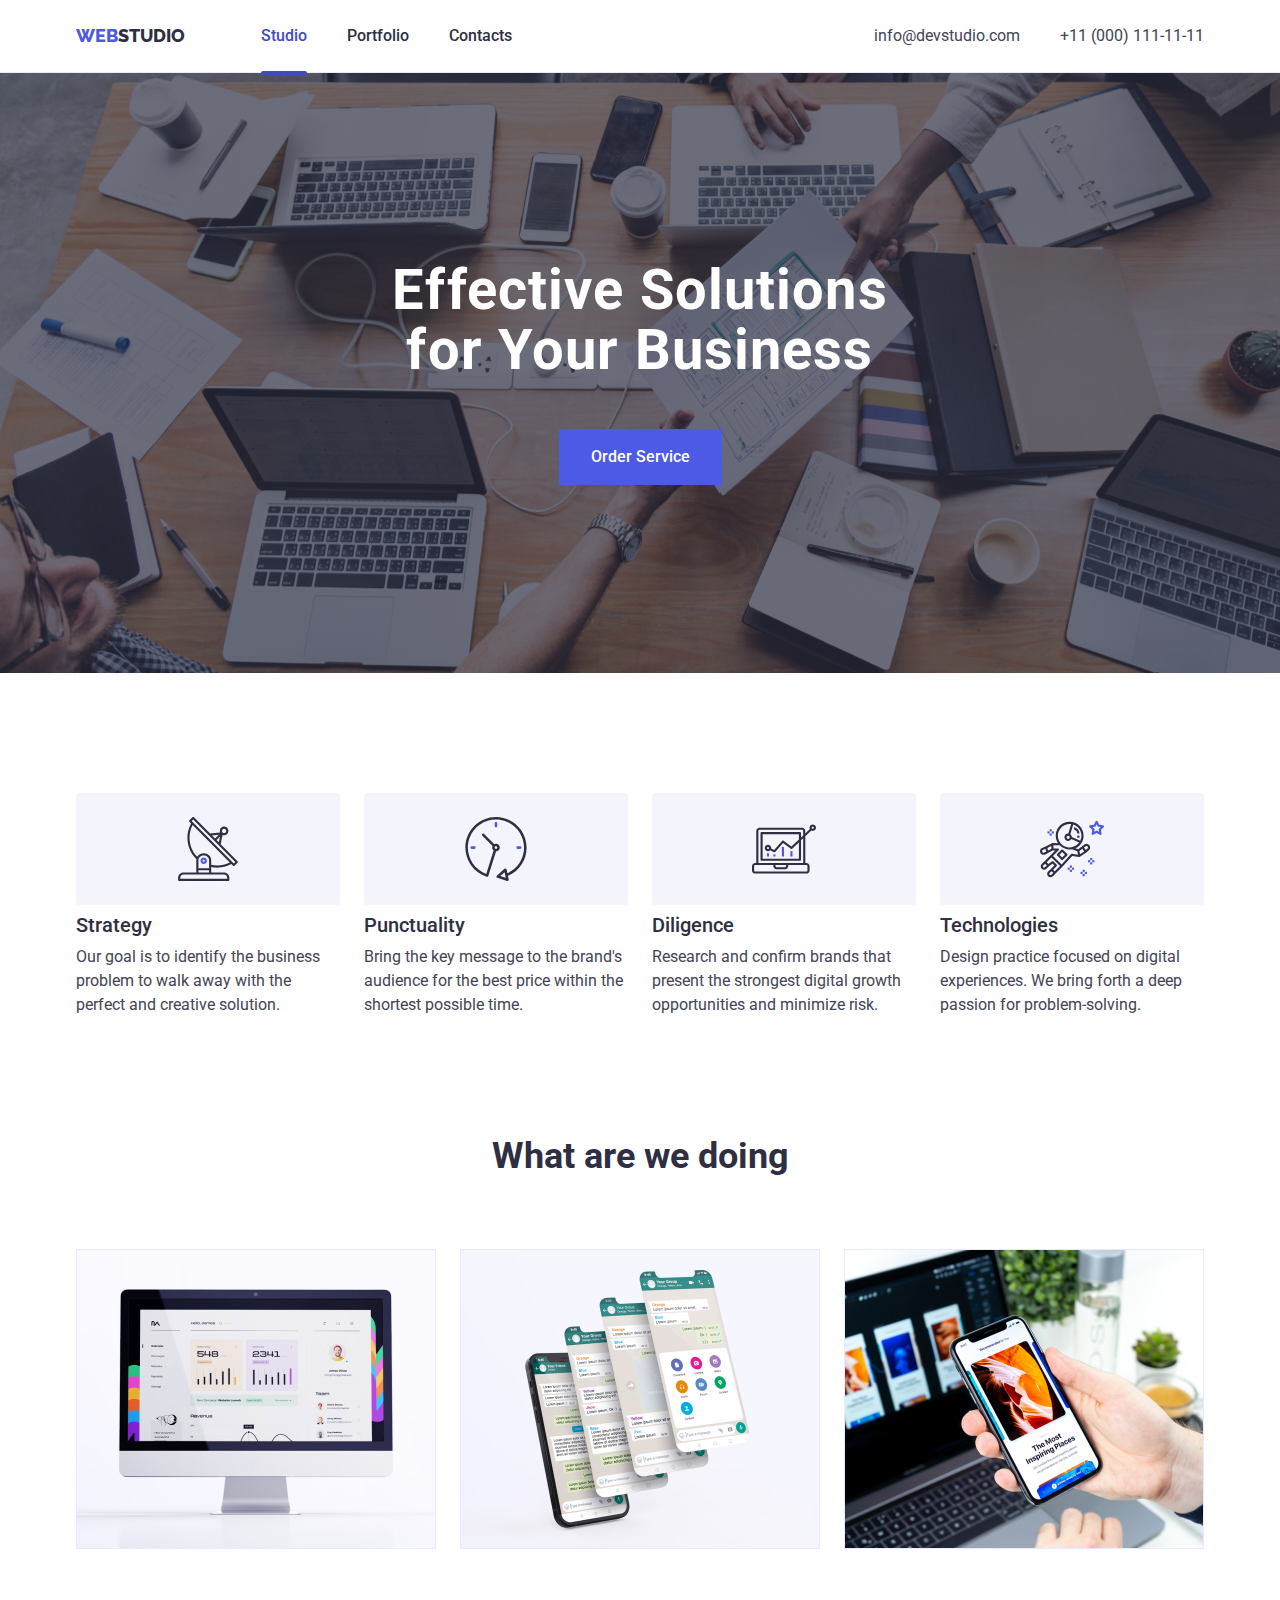
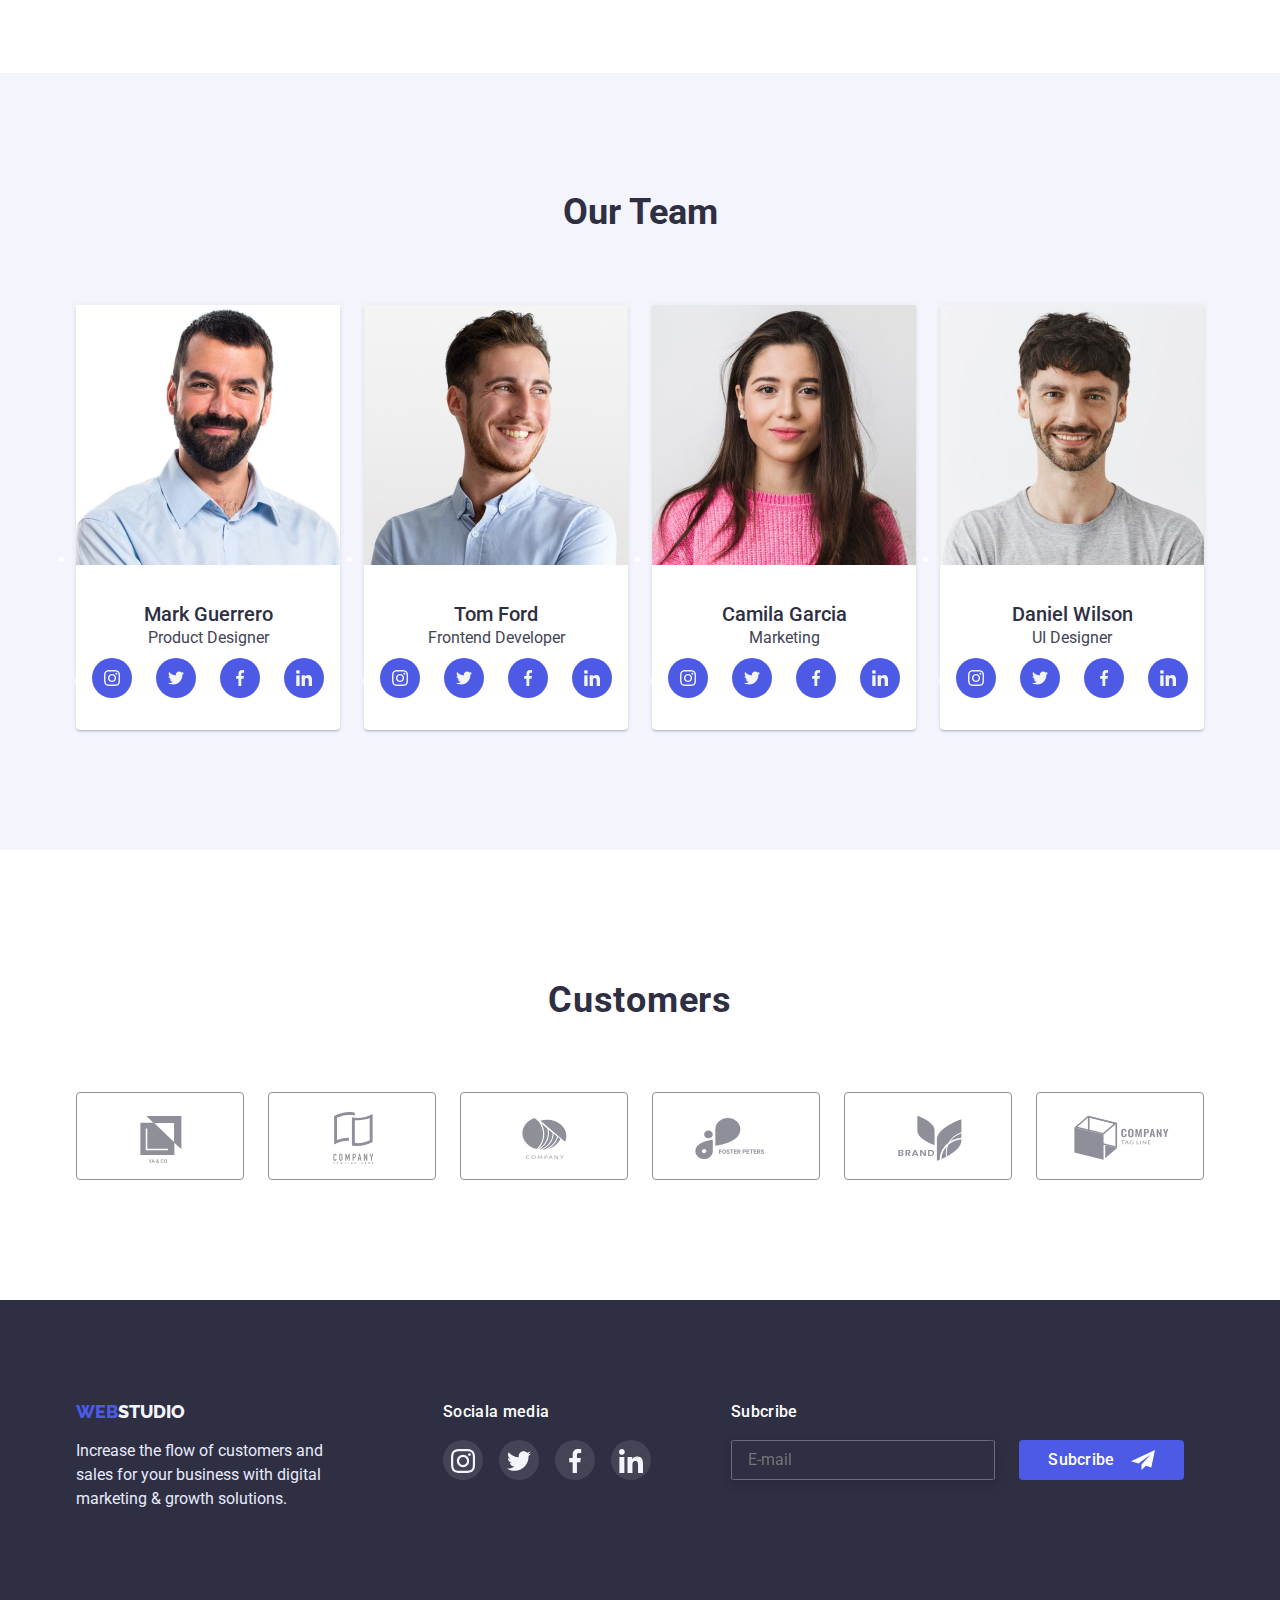
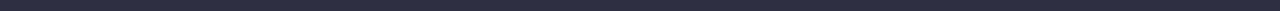
==== commit f685d152: "l" ====
--- a/index.html
+++ b/index.html
@@ -412,7 +412,7 @@
                           <div class="input_mod">
                             <input type="Name" name="Name" class="modal_input">
                             <svg width="18px" height="24px" class="modal_svg">
-                                    <use href="/images/sprite.svg#icon-person-black-18dp-1"></use>
+                                    <use href="./images/sprite.svg#icon-person-black-18dp-1"></use>
                                 </svg>
                           </div>
                           
@@ -422,7 +422,7 @@
                             <div class="input_mod">
                                 <input class="modal_input"type="phone" name="phone" >
                                 <svg width="18px" height="24px" class="modal_svg">
-                                    <use href="/images/sprite.svg#icon-phone-black-18dp-1"></use>
+                                    <use href="./images/sprite.svg#icon-phone-black-18dp-1"></use>
                                 </svg>
                                 
                             </div>
@@ -433,7 +433,7 @@
                             <div class="input_mod">
                                 <input type="text" name="Email" class="modal_input" >
                                 <svg width="18px" height="24px" class="modal_svg">
-                                    <use href="/images/sprite.svg#icon-email-black-18dp-1"></use>
+                                    <use href="./images/sprite.svg#icon-email-black-18dp-1"></use>
                                 </svg>
                             </div>
                             
@@ -445,12 +445,12 @@
                         <div class="agreement">
                             <div class="checkbox">
                                 <label class="check option">
-                                    <input class="check__input" type="checkbox" checked>
+                                    <input class="check__input" type="checkbox">
                                     <span class="check__box"></span>
                                   </label>
                             </div>
                             
-                        <label class="policy" for="policy">I accept the terms and conditions of the<a href=""class="policy_term">Privacy Policy</a></label>
+                        <label class="policy" for="policy">I accept the terms and conditions of the <a href=""class="policy_term">Privacy Policy</a></label>
                         </div>
                        
                         <button type="submit" class="sub_button">Send</button>
--- a/css/styles.css
+++ b/css/styles.css
@@ -598,6 +598,8 @@
   display: flex;
   align-items: center;
   justify-content: center;
+  transition-timing-function: cubic-bezier(0.4, 0, 0.2, 1);
+  transition-duration: 250ms;
 }
 .close_button:is(:hover, :focus) .button_svg {
 fill: white ;
@@ -617,11 +619,21 @@
   margin: 24px;
   
 }
+textarea {
+  border: 1px solid rgba(33, 33, 33, 0.2);
+ border-radius: 4px;
+ margin-top: 4px;
+ padding: 8px 16px;
+}
+
 .modal_input {
+  margin-top: 4px;
   padding-left: 33px;
   width: 360px;
   height: 40px;
   border: 1px solid rgba(33, 33, 33, 0.2);
+  border-radius: 4px;
+  background: #FCFCFC;
 }
 .modal_input:hover, .modal_input:focus{
   border-color: #404BBF;
@@ -650,9 +662,9 @@
 }
 .modal_svg{
   position: absolute;
-  top: 50%;
+  top:55%;
   left: 15px;;
-  transform: translatey(-50%);
+  transform: translate(0, -50%);
   margin: 0;
 }
 
@@ -693,7 +705,7 @@
 
 .check__input:checked + .check__box {
   background-color:#404BBF ;
-  background-image: url(/Vector\ \(1\).png);
+  background-image: url(../Vector.png);
 }
 label {
   display: flex;
@@ -722,6 +734,7 @@
  letter-spacing: 0.04em;
  margin-top: 8px;
  padding-left: 8px;
+ cursor: pointer;
 }
 .policy_term{
   display: block;
@@ -742,6 +755,8 @@
 }
 .sub_button{
   background: #4D5AE5;
+  margin-top: 14px;
+  margin-bottom: 24px;
   box-shadow: 0px 4px 4px rgba(0, 0, 0, 0.15);
   border-radius: 4px;
   border: none;
@@ -756,7 +771,7 @@
  position: relative;
  left: 50%;
  transform: translateX(-50%);
- margin-top: 24px;
+
 
 }
 .input_footer{
@@ -770,6 +785,7 @@
   background: #2E2F42;
   color: rgba(255, 255, 255, 0.6);
   border-radius: 3%;
+  padding: 8px 16px;
 }
 .foot_input:focus{
   
@@ -831,4 +847,4 @@
 }
 textarea{
   resize: none;
-}+}
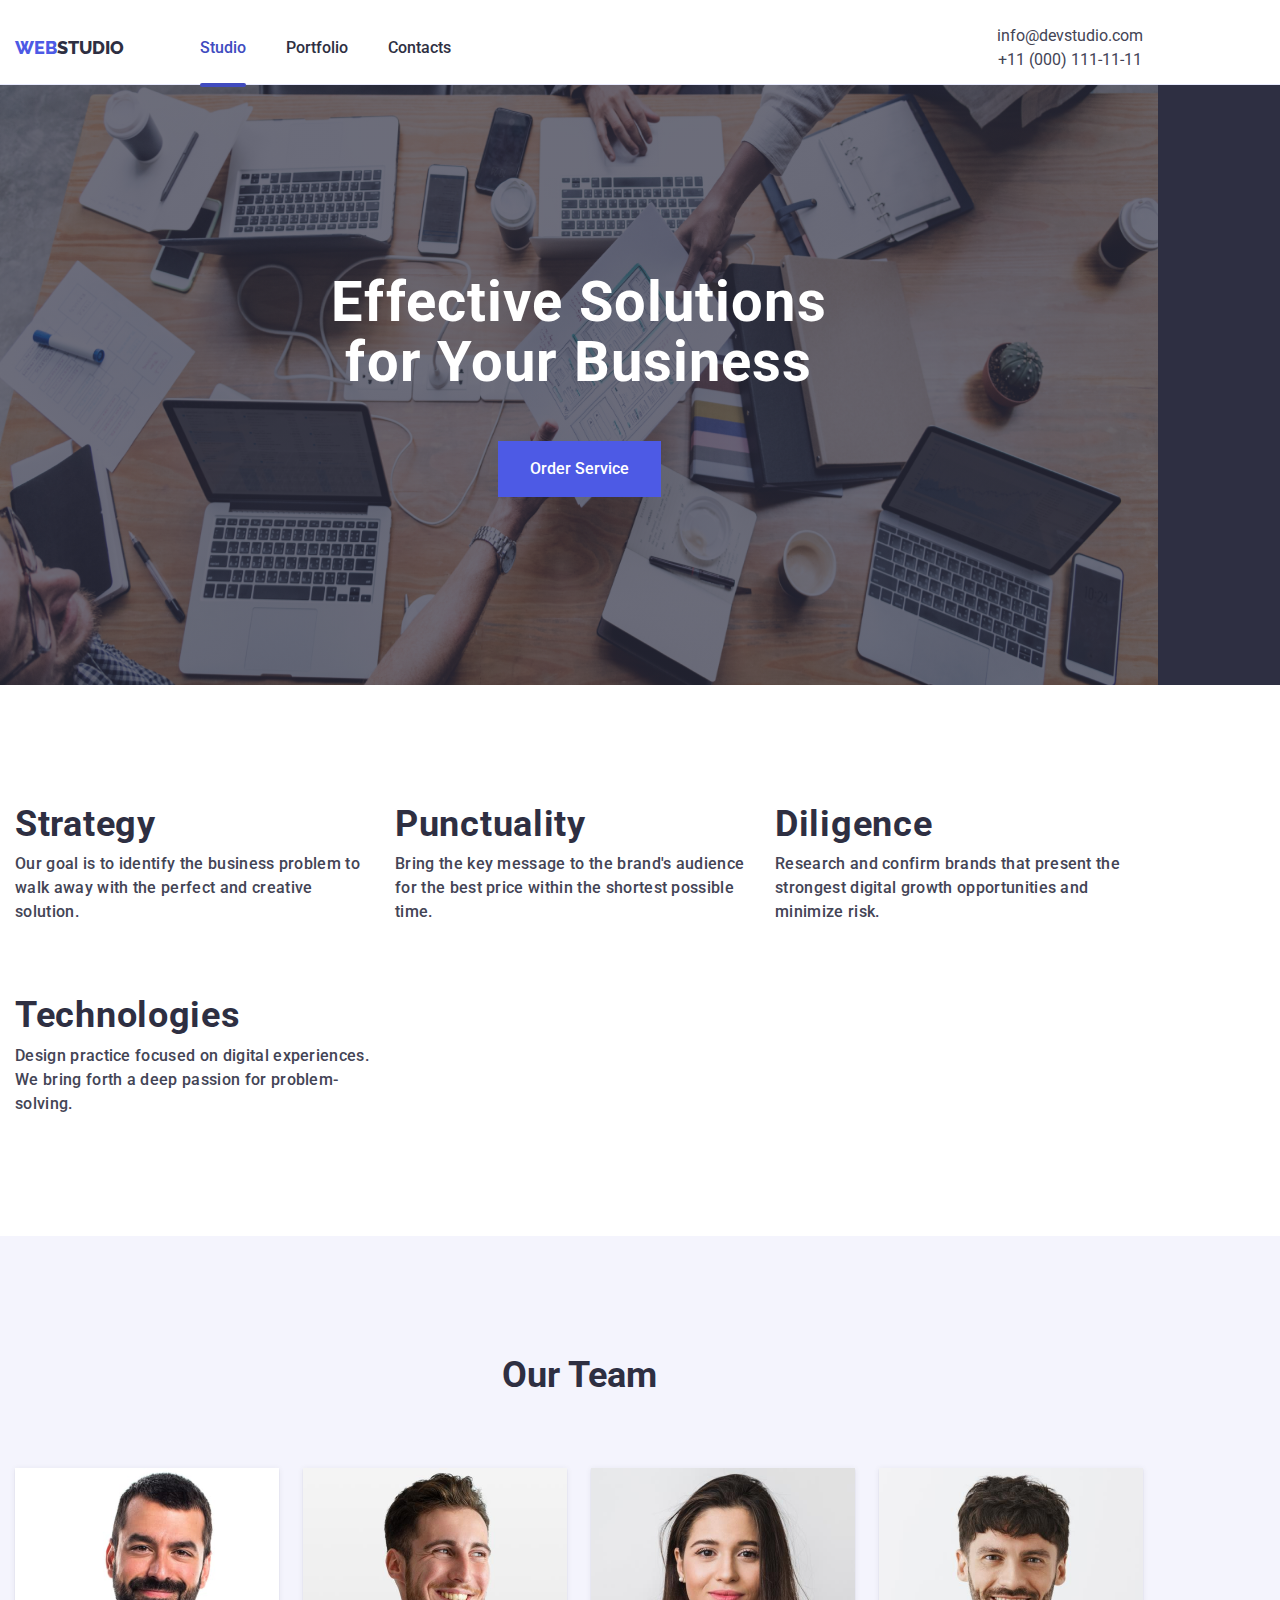
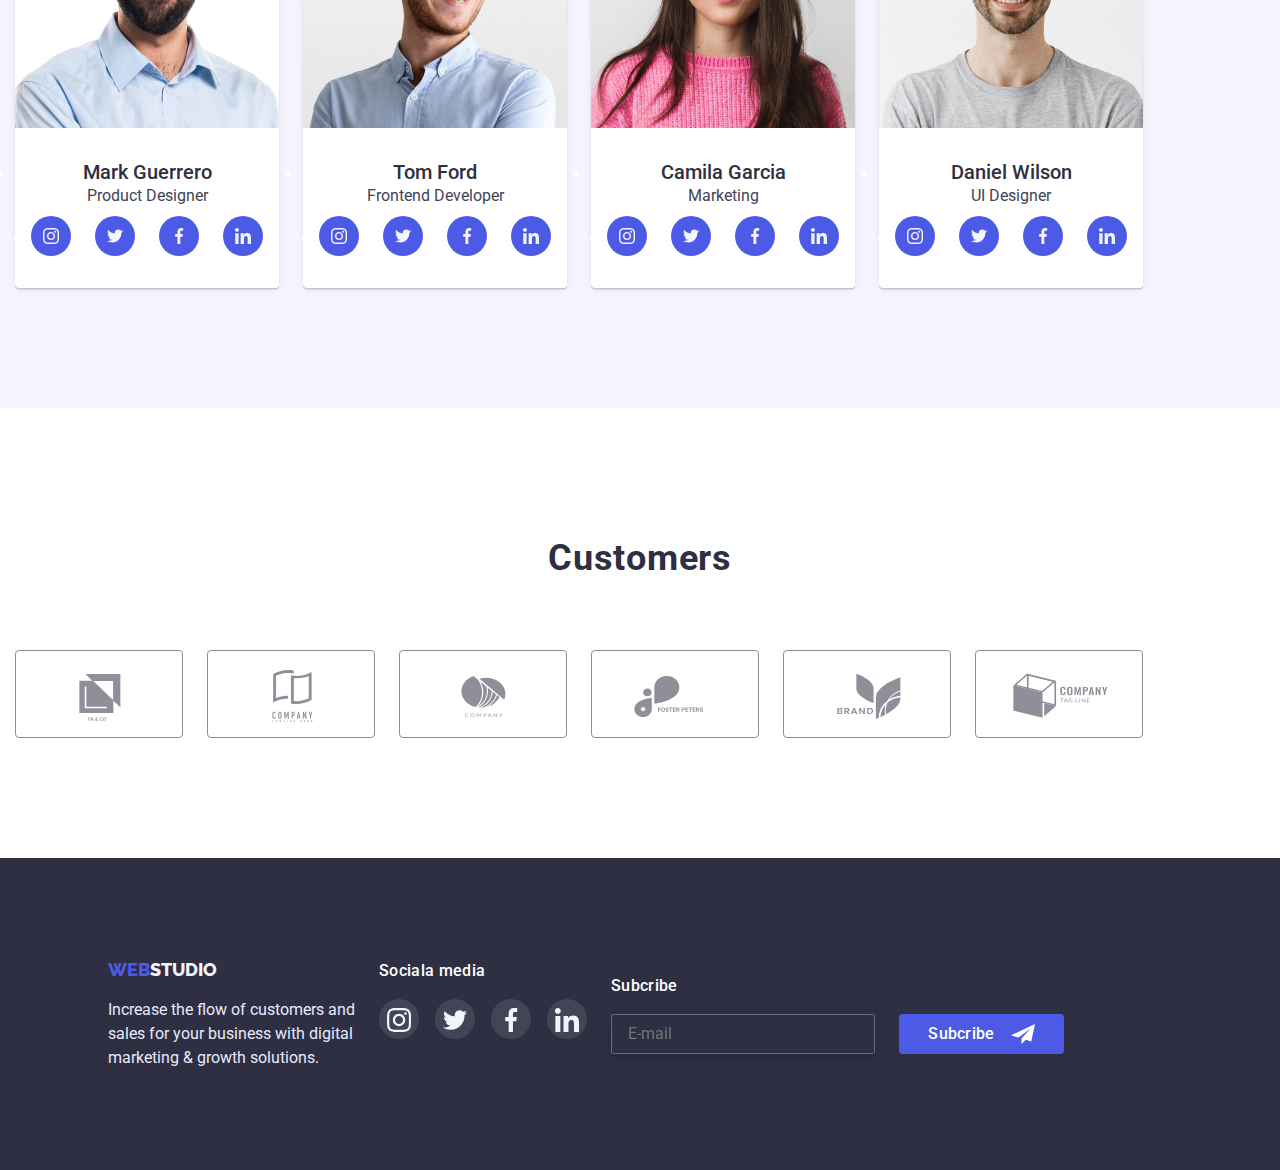
==== commit bec89fe7: "jo" ====
--- a/index.html
+++ b/index.html
@@ -3,7 +3,7 @@
 <head>
     <meta charset="UTF-8">
     <meta http-equiv="X-UA-Compatible" content="IE=edge">
-    <meta name="viewport" content="width=, initial-scale=1.0">
+    <meta name="viewport" content="width=device-width, initial-scale=1.0" />
     <title>Document</title>
     <link
     rel="stylesheet"
@@ -369,7 +369,7 @@
     
               </ul>
                 </div>
-                <div class="input_footer" c>
+                <div class="input_footer" >
                     <span class="mini_footer">Subcribe</span>
                     <form action="" class="end-form">
                         <input type="email" name="email" placeholder="E-mail" class="foot_input">
--- a/css/styles.css
+++ b/css/styles.css
@@ -187,6 +187,7 @@
   max-width: 1440px;
   margin: 0 auto;
   background-image:linear-gradient(rgba(46, 47, 66, 0.7), rgba(46, 47, 66, 0.7)), url(../images/people-office.jpg);
+  background-size: 1158px 600px;
   background-repeat: no-repeat;
 }
 .team {
@@ -218,8 +219,8 @@
   background: #2E2F42;
 }
 .container {
- width: 1158px;
- margin: 0 auto;
+ max-width: 428px;
+ margin: 0, auto;
  padding-left: 15px;
  padding-right: 15px;
 }
@@ -826,6 +827,11 @@
 p, h1, h2, h3, h4, h5, h6{
   margin: 0;
 }
+img {
+  display: block;
+  max-width: 100%;
+  height: auto;
+}
 ul {
   margin: 0;
   padding-left: 0;
@@ -848,3 +854,96 @@
 textarea{
   resize: none;
 }
+@media screen and (min-device-pixel-ratio: 2),
+  screen and (min-resolution: 192dpi),
+  screen and (min-resolution: 2dppx) {
+  .first_section {
+    background-image:linear-gradient(rgba(46, 47, 66, 0.7), rgba(46, 47, 66, 0.7)), url(../images/people-office.jpg);
+  }
+}
+
+@media screen and (min-width: 768px) {
+  .container{
+    max-width: 768px;
+  }
+  .link{
+    display: flex;
+    flex-direction: column;
+    column-gap: 6px;
+    gap: 0;
+  }
+
+  .first_section{
+    background-size:  ;
+  }
+  .svg_block {
+    display: none;
+  }
+  .benefits{
+    display: flex;
+    flex-wrap: wrap;
+    row-gap: 72px;
+    column-gap: 24px;
+  }
+  .benefits .big_titel{
+    font-weight: 700;
+    font-size: 36px;
+    line-height: 1.1em;
+    letter-spacing: 0.02em;
+    text-transform: capitalize;
+    
+  }
+
+  .benefits .under_titel {
+    font-weight: 500;
+    font-size: 16px;
+    line-height: 1.5em;
+    letter-spacing: 0.02em;
+  }
+  .under_benefits{
+    max-width: 356px;
+    max-height: 120px;
+  }
+  .third_section{
+    display: none;
+  }
+  .list_downsize{
+    display: flex;
+    flex-wrap: wrap;
+    align-items: center;
+    justify-content: center;
+    row-gap: 64px;
+  }
+  .customer_number{
+    display: flex;
+    flex-wrap: wrap;
+    row-gap: 72px;
+  }
+  .real_end {
+    display: flex;
+    flex-wrap: wrap;
+    align-items: center;
+    padding-left: 108px;
+    row-gap: 72px;
+    column-gap: 24px;
+
+  }
+  .input_footer{
+    margin-left: 0px;
+  }
+  .social_footer {
+    margin-left: 0px;
+    margin-bottom: 30px;
+  }
+ 
+  header {
+    max-height: 85px;
+  }
+}
+@media screen and (min-width: 1200px) {
+  .container{
+    max-width: 1158px;
+  }
+  
+}
+  
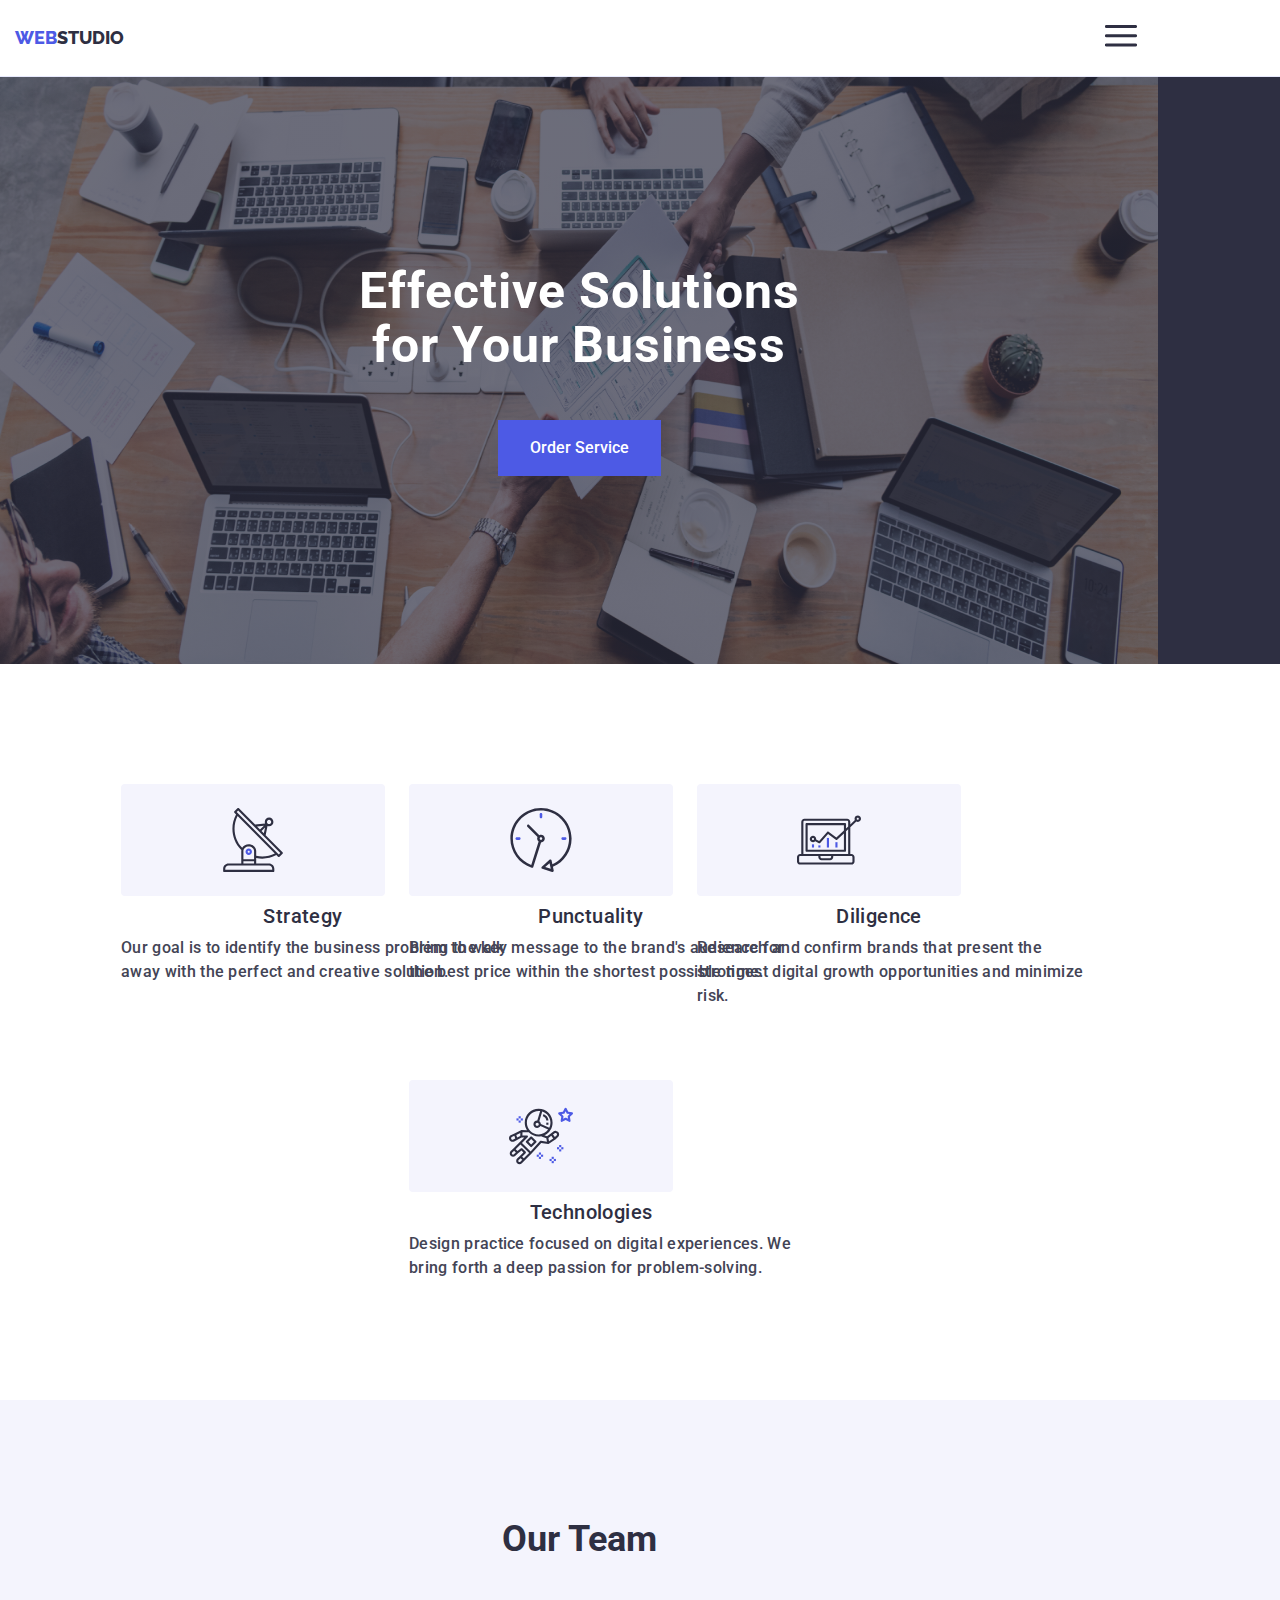
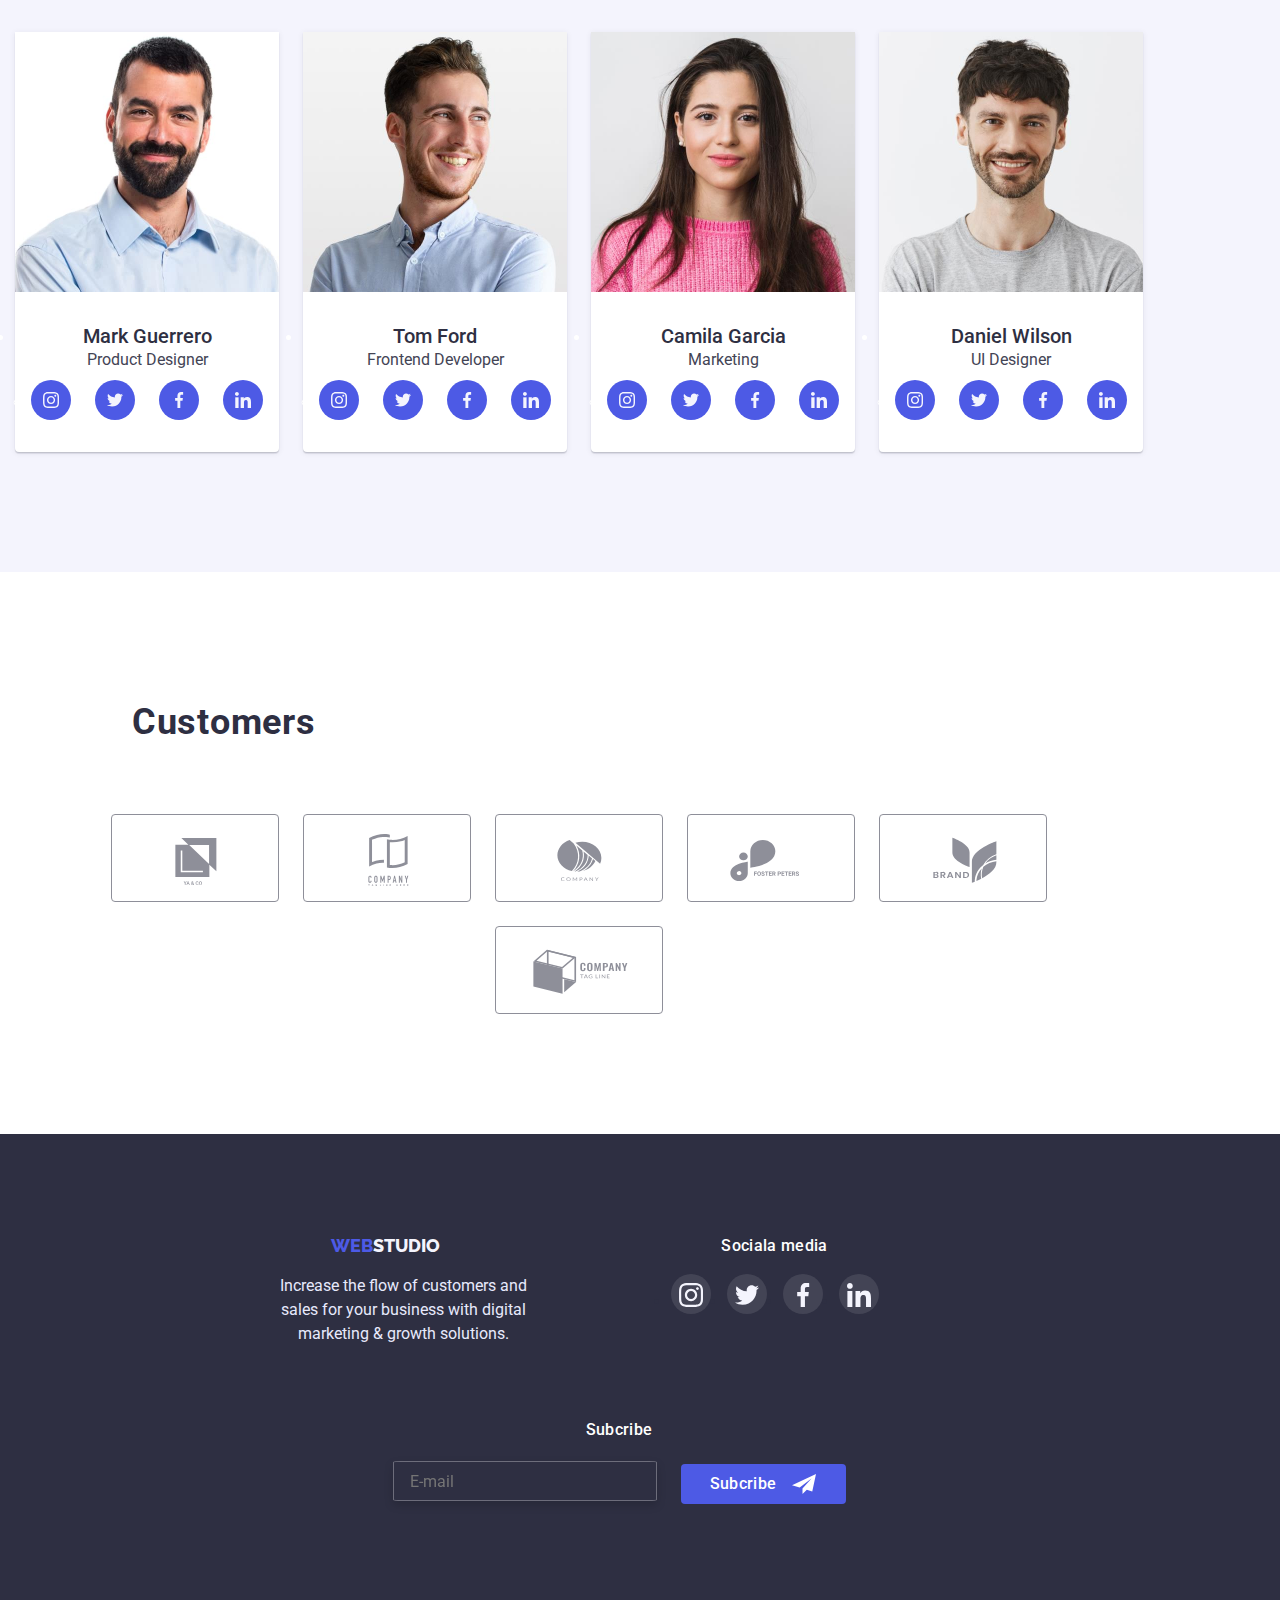
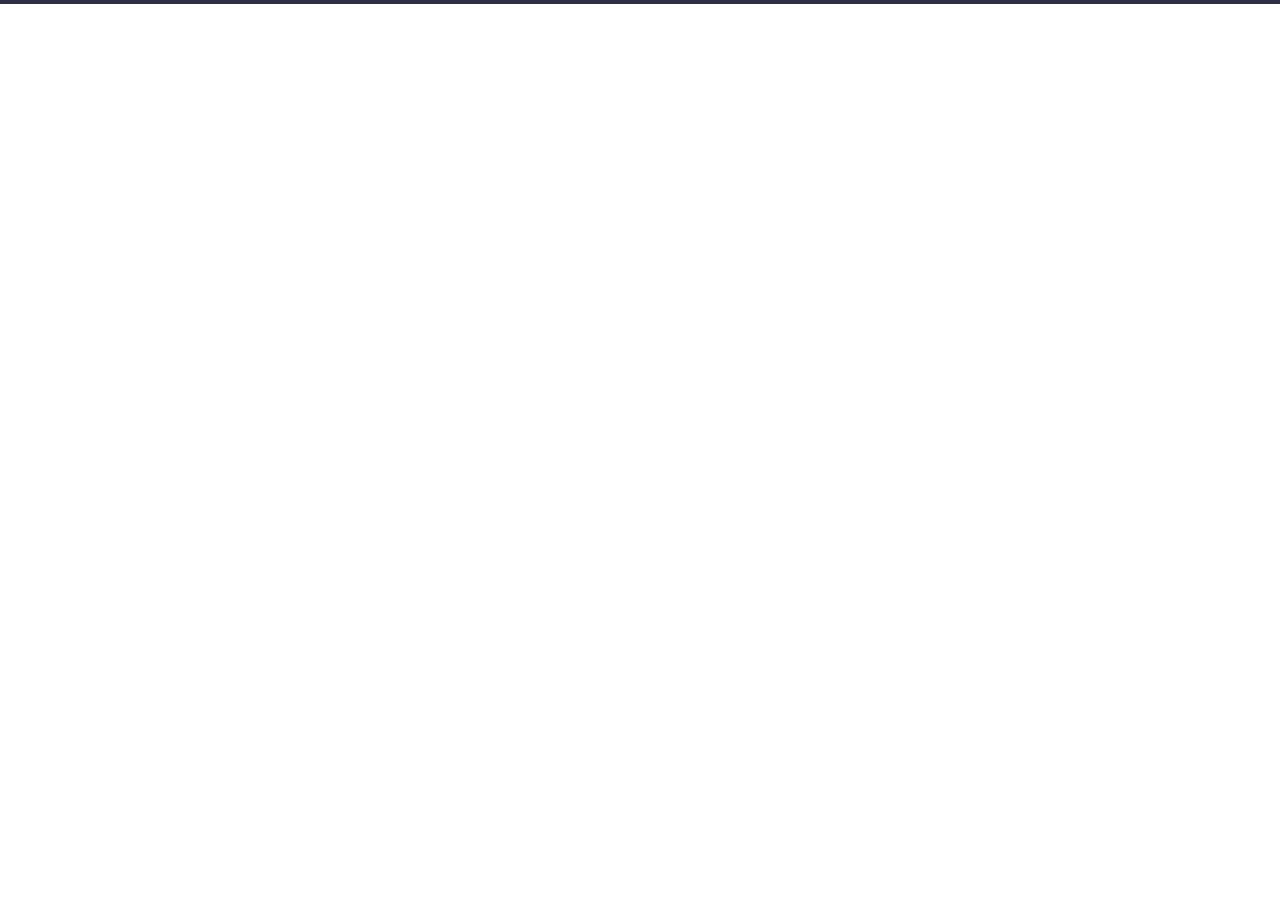
==== commit 8e0de7a5: "menu" ====
--- a/index.html
+++ b/index.html
@@ -20,17 +20,24 @@
             <nav class="navigation">
                 <ul class="references"> 
                     <a href="./index.html" class="logo"><b class="word_part_one"> WEB</b><b class="word_part_three">STUDIO</b></a>
-                    <li><a href="./index.html" class="one_portfolio_one">Studio</a></li>
-                    <li><a href="./portfolio.html" class="references_part">Portfolio</a></li>
-                    <li><a href="" class="references_part">Contacts</a></li>
+                    <li><a href="./index.html" class="one_portfolio_one extra">Studio</a></li>
+                    <li><a href="./portfolio.html" class="references_part extra">Portfolio</a></li>
+                    <li><a href="" class="references_part extra">Contacts</a></li>
                 </ul>
             </nav>
                 <address class="address_">
                     <ul class="link">
-                        <li><a href="mailto:info@devstudio.com" class="link_one">info@devstudio.com</a></li>
-                        <li><a href="tel:+110001111111" class="link_one">+11 (000) 111-11-11</a></li>
+                        <li><a href="mailto:info@devstudio.com" class="link_one extra">info@devstudio.com</a></li>
+                        <li><a href="tel:+110001111111" class="link_one extra">+11 (000) 111-11-11</a></li>
+                        
+                    
                     </ul>
                 </address>
+                <button type="button" class="window_button" data-menu-open>
+                    <svg width="32" height="22" fill="#2E2F42" class="svg_wind">
+                        <use href="../images/sprite.svg#icon-charm_menu-hamburger"></use>
+                    </svg>
+                </button>
 
         </div>
     </header>
@@ -464,7 +471,17 @@
             </div>
             
         </div>
- <script src="./modal.js"></script>   
+        <div  data-menu class="menu is-hidden">
+                <button class="close_button" type="button" data-menu-close>
+                    <svg class="button_svg" width="8" height="9">
+                <use href="./symbol-defs.svg#icon-Vector"></use>
+                </svg>
+                </button>
+            </div>
+            
+ <script src="./menu.js"></script>  
+ <script src="./modal.js"></script> 
+    
 </body>
 </html>
 
--- a/css/styles.css
+++ b/css/styles.css
@@ -80,7 +80,19 @@
   box-shadow: 0px 4px 4px rgba(0, 0, 0, 0.15);
   
 }
-
+.window_button{
+  border: none;
+  background-color: white;
+  transition-timing-function: cubic-bezier(0.4, 0, 0.2, 1);
+  transition-duration: 250ms;
+}
+.svg_wind{
+  stroke: #2E2F42;
+}
+.window_button:hover,:focus{
+  border: none;
+  background-color: white;
+}
 .list {
   text-decoration: none;
   display: flex;
@@ -104,6 +116,9 @@
   line-height: 1.5em;
   text-decoration: none;
   margin-top: 8px;
+}
+.extra {
+  display: none;
 }
 *{
   text-decoration: none;
@@ -138,24 +153,44 @@
   color: #404BBF;
   
 }
-
+.svg_block {
+  display: none;
+}
 .footerd {
   color: #E7E9FC;
   font-size: 16px;
   line-height: 1.5em;
   margin-top: 16px;
 }
-.benefits .big_titel {
+.benefits{
+  justify-content: center;
+  display: flex;
+  flex-wrap: wrap;
+  row-gap: 72px;
+  column-gap: 24px;
+
+}
+.benefits .big_titel{
+  padding-left: 100px;
+  color: #2E2F42;
+  font-weight: 700;
+  font-size: 36px;
+  line-height: 1.1em;
+  letter-spacing: 0.02em;
+  text-transform: capitalize;
+  text-align: center;
+ 
+
+}
+
+.benefits .under_titel {
   color: #2E2F42;
   font-weight: 500;
-  font-size: 20px;
-  line-height: 1.2em;
-  margin-bottom: 8px;
-}
-.benefits .under_titel {
-  color: #434455;
   font-size: 16px;
   line-height: 1.5em;
+  letter-spacing: 0.02em;
+  width: 396px;
+  
 }
 .list_downsize .big_titel_two {
   color: #2E2F42;
@@ -173,22 +208,25 @@
   text-align: center;
 }
 .first_titel {
-  font-size: 56px;
+  font-size: 50px;
   line-height: 1.07em;
   color: #FFFFFF;
   letter-spacing: 0.02em;
+  
 }
 
 .first_section {
   background: #2E2F42;
-  padding-top: 188px;
-  padding-bottom: 188px;
+  padding-top: 112px;
+  padding-bottom: 112px;
   display: block;
   max-width: 1440px;
   margin: 0 auto;
-  background-image:linear-gradient(rgba(46, 47, 66, 0.7), rgba(46, 47, 66, 0.7)), url(../images/people-office.jpg);
-  background-size: 1158px 600px;
+  background-image:linear-gradient(rgba(46, 47, 66, 0.7), rgba(46, 47, 66, 0.7)), url(../images/heroimage.jpg);
+  background-size: 100% 100%;
+  
   background-repeat: no-repeat;
+
 }
 .team {
   background: #F4F4FD;
@@ -219,11 +257,14 @@
   background: #2E2F42;
 }
 .container {
- max-width: 428px;
- margin: 0, auto;
- padding-left: 15px;
- padding-right: 15px;
-}
+  max-width: 480px;
+  margin: 0, auto;
+  padding-left: 15px;
+  padding-right: 15px;
+
+}
+
+
 .one_header {
   display: flex;
   align-items: center;
@@ -244,18 +285,20 @@
   position: relative ;
 }
 .second_section {
-  padding-top: 120px;
-  padding-bottom: 120px;
+  padding-top: 96px;
+  padding-bottom: 96px;
 }
 .benefits {
-  gap: 24px;
+  column-gap: 24px;
   display: flex;
   flex-direction: row;
-  align-items: center;
+  padding-right: 76px;
+ 
+ 
   
 }
 .third_section {
-  padding-bottom: 120px;
+  display: none;
 }
 .list_of_images {
   gap: 24px;
@@ -268,10 +311,18 @@
   padding-bottom: 120px;
 }
 .list_downsize {
-  gap: 24px;
+  align-items: center;
+  flex-direction: column;
   display: flex;
   flex-wrap: wrap;
-   margin-top: 72px ;
+  margin-top: 72px ;
+  row-gap: 72px;
+
+}
+img {
+  display: block;
+  max-width: 100%;
+  height: auto;
 }
 .link {
   display: flex;
@@ -341,7 +392,8 @@
   line-height: 40px;
   letter-spacing: 0.02em;
   color: #2E2F42;
-  text-align: center;
+  padding-left: 132px;
+  padding-right: 132px;
 }
 .customer_section {
   padding-top: 130px;
@@ -350,12 +402,14 @@
 
 .customer_number {
   display: flex;
-  justify-content: center;
-  gap: 24px;
+  flex-wrap: wrap;
+  justify-content: center;
+  align-items: center;
+  gap: 16px;
   margin-top: 72px;
-}
-
-
+  padding-left: 16px;
+  padding-right: 16px;
+}
 .svg_block {
   width: 264px;
   background: #F4F4FD;
@@ -553,6 +607,10 @@
    
 }
 .backdrop.is-hidden {
+  opacity: 0;
+  pointer-events: none;
+}
+.menu.is-hidden {
   opacity: 0;
   pointer-events: none;
 }
@@ -776,10 +834,10 @@
 
 }
 .input_footer{
-  margin-left: 80px;
+  margin-left: 0;
 }
 .foot_input {
-  width: 264px;
+  width: 398px;
   height: 40px;
   border: 1px solid rgba(255, 255, 255, 0.3);
   filter: drop-shadow(0px 4px 4px rgba(0, 0, 0, 0.15));
@@ -788,16 +846,20 @@
   border-radius: 3%;
   padding: 8px 16px;
 }
-.foot_input:focus{
-  
+.real_end {
+  display: flex;
+  flex-wrap: wrap;
+  justify-content: center;
+  padding-left: 15px;
+  row-gap: 72px;
+  column-gap: 24px;
+
 }
 .end-form{
   display: flex;
-  flex-direction: row;
-  align-items: center;
-  justify-content: center;
-  margin-top: 16px;
-  gap: 24px;
+  flex-wrap: wrap;
+  gap: 10px;
+  justify-content: center;
 }
 .foot_button{
   background: #4D5AE5;
@@ -809,7 +871,14 @@
  height: 40px;
  border-radius: 4px;
  padding: 8px 24px;
- gap: 16px;
+ margin-top: 6px;
+}
+.mini_footer{
+  display: flex;
+ justify-content: center;
+}
+.social_footer {
+  margin-left: 0;
 }
 html {
   box-sizing: border-box;
@@ -823,7 +892,9 @@
 .solution_titel {
   text-align: center;
 }
-
+.text_footer{
+  text-align: center;
+}
 p, h1, h2, h3, h4, h5, h6{
   margin: 0;
 }
@@ -851,6 +922,16 @@
   clip: rect(0 0 0 0);
   overflow: hidden;
 }
+.menu{
+  position: absolute;
+  opacity: 0;
+  z-index: 1000;
+  width: 100%;
+  height: 100%;
+  background: #FFFFFF;
+  box-shadow: 0px 2px 1px rgba(46, 47, 66, 0.08), 0px 1px 1px rgba(46, 47, 66, 0.16), 0px 1px 6px rgba(46, 47, 66, 0.08);
+  transition-duration: 250ms;
+}
 textarea{
   resize: none;
 }
@@ -862,9 +943,12 @@
   }
 }
 
-@media screen and (min-width: 768px) {
+@media screen and (min-width: 768px) and (max-width: 1200px) {
   .container{
     max-width: 768px;
+  }
+  .extra{
+    display: block;
   }
   .link{
     display: flex;
@@ -891,7 +975,7 @@
     line-height: 1.1em;
     letter-spacing: 0.02em;
     text-transform: capitalize;
-    
+
   }
 
   .benefits .under_titel {
@@ -908,10 +992,14 @@
     display: none;
   }
   .list_downsize{
+    padding-left: 0;
+  padding-right: 0;
     display: flex;
     flex-wrap: wrap;
+    flex-direction: unset;
     align-items: center;
     justify-content: center;
+    column-gap: 24px;
     row-gap: 64px;
   }
   .customer_number{
@@ -935,7 +1023,7 @@
     margin-left: 0px;
     margin-bottom: 30px;
   }
- 
+
   header {
     max-height: 85px;
   }
@@ -944,6 +1032,92 @@
   .container{
     max-width: 1158px;
   }
-  
-}
-  
+  .third_section {
+    padding-bottom: 120px;
+  }
+  .svg_block {
+    display: block;
+  }
+  .benefits .big_titel {
+    color: #2E2F42;
+    font-weight: 500;
+    font-size: 20px;
+    line-height: 1.2em;
+    margin-bottom: 8px;
+ }
+ .benefits .under_titel {
+    color: #434455;
+    font-size: 16px;
+    line-height: 1.5em;
+ }
+.list_downsize {
+  padding-left: 0;
+  padding-right: 0;
+  margin-top: 72px ;
+  gap: 24px;
+  display: flex;
+  flex-wrap: wrap;
+  flex-direction: row;
+
+}
+.customer_number {
+  display: flex;
+  justify-content: center;
+  gap: 24px;
+  margin-top: 72px;
+}
+.social_footer {
+  margin-left: 120px;
+}
+.input_footer{
+  margin-left: 80px;
+}
+.end-form{
+  display: flex;
+  flex-direction: row;
+  align-items: center;
+  justify-content: center;
+  margin-top: 16px;
+  gap: 24px;
+}
+.foot_input {
+  width: 264px;
+  height: 40px;
+  border: 1px solid rgba(255, 255, 255, 0.3);
+  filter: drop-shadow(0px 4px 4px rgba(0, 0, 0, 0.15));
+  background: #2E2F42;
+  color: rgba(255, 255, 255, 0.6);
+  border-radius: 3%;
+  padding: 8px 16px;
+}
+.text_footer{
+  text-align: none;
+}
+.foot_button{
+  background: #4D5AE5;
+  border: none;
+  display: flex;
+  justify-content: center;
+ align-items: center;
+ width: 165px;
+ height: 40px;
+ border-radius: 4px;
+ padding: 8px 24px;
+ gap: 16px;
+}
+.second_section {
+  padding-top: 120px;
+  padding-bottom: 120px;
+}
+.first_section {
+  background: #2E2F42;
+  padding-top: 188px;
+  padding-bottom: 188px;
+  display: block;
+  max-width: 1440px;
+  margin: 0 auto;
+  background-image:linear-gradient(rgba(46, 47, 66, 0.7), rgba(46, 47, 66, 0.7)), url(../images/people-office.jpg);
+  background-size: 1158px 600px;
+  background-repeat: no-repeat;
+}
+}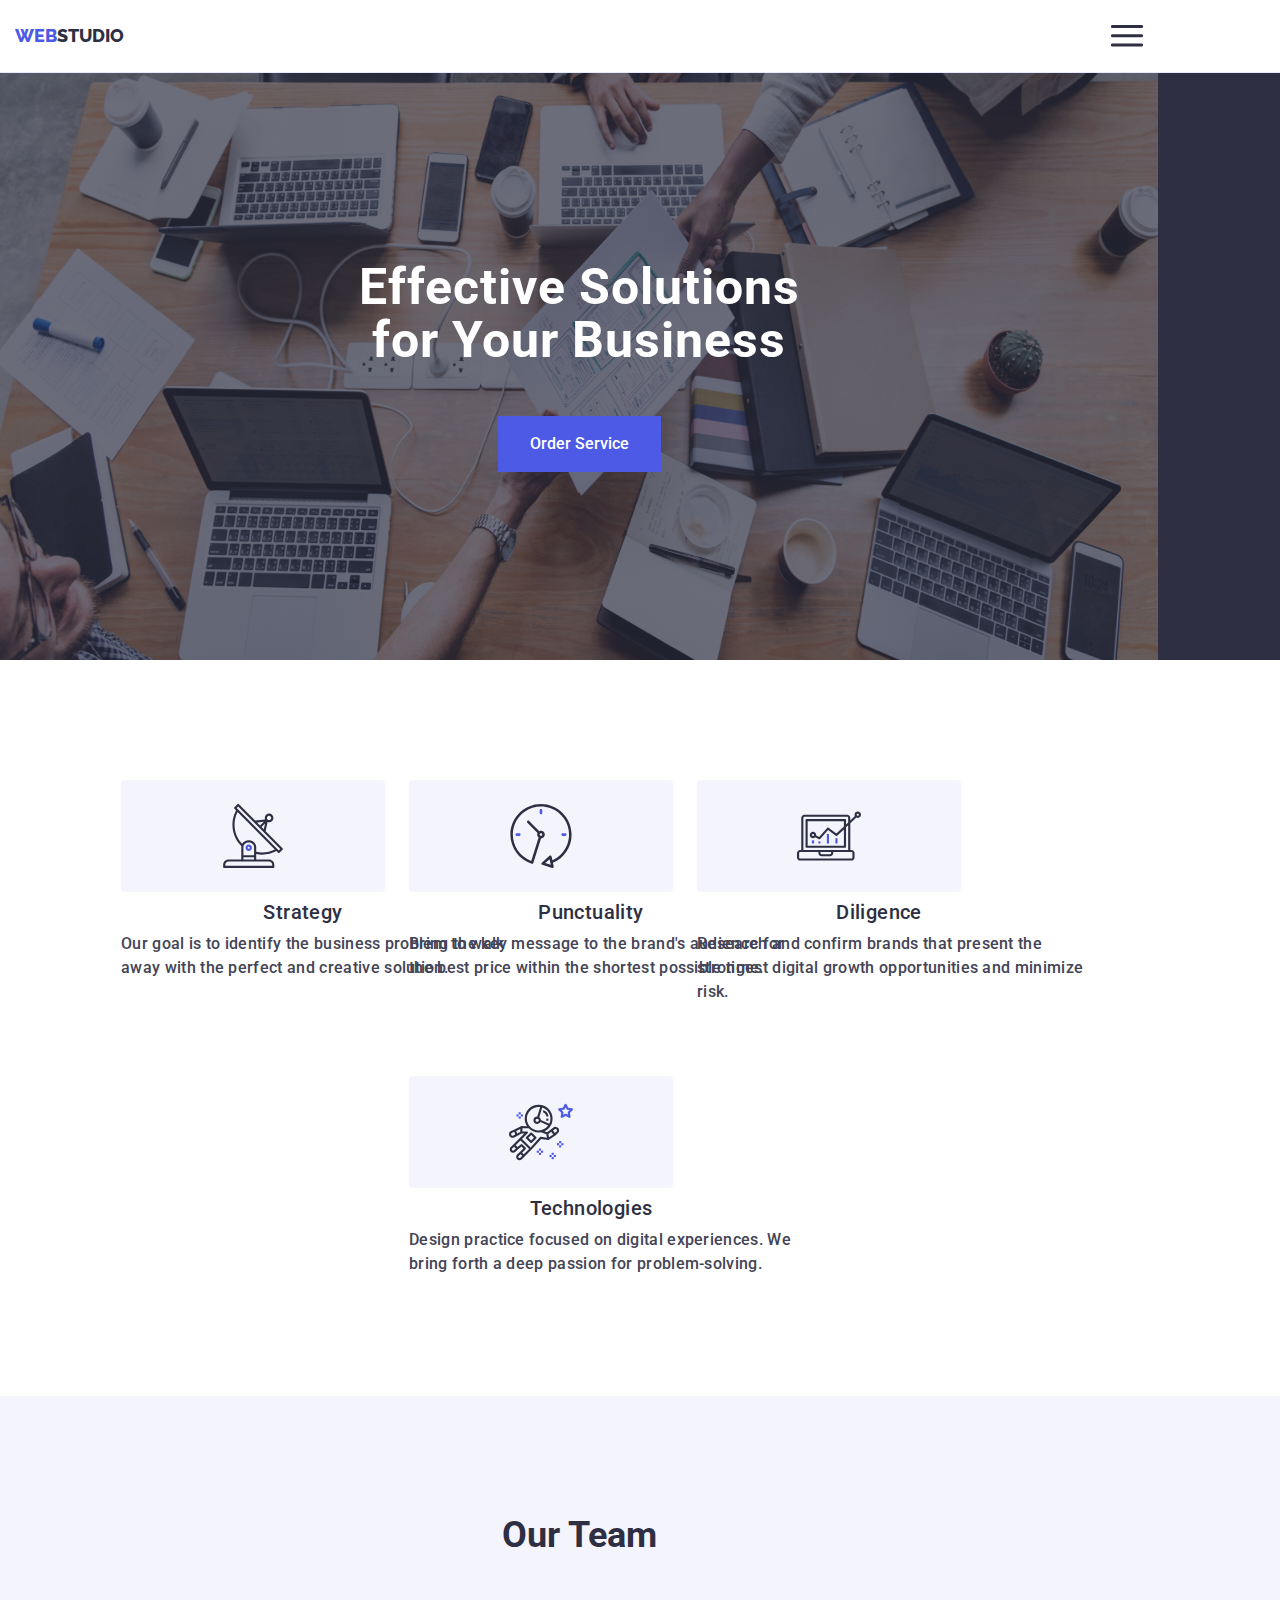
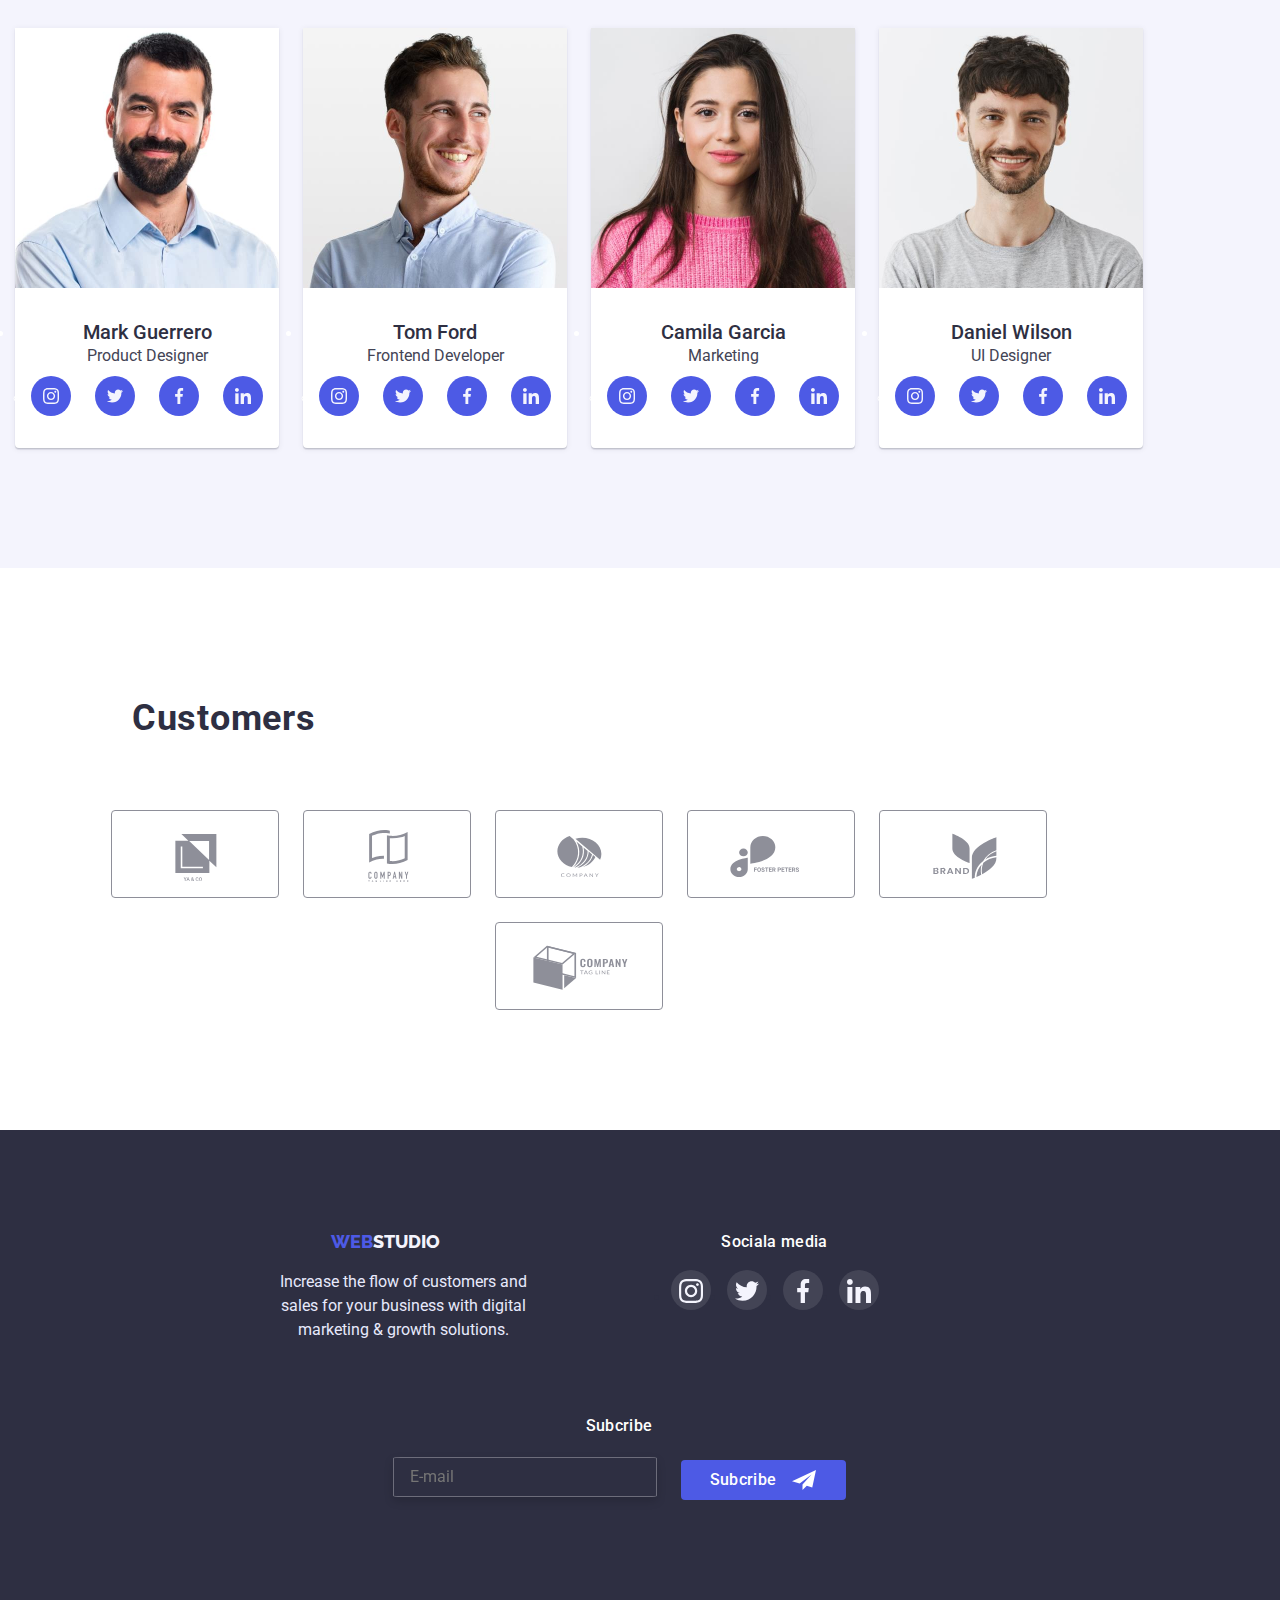
==== commit 1a78d5f9: "menu" ====
--- a/index.html
+++ b/index.html
@@ -33,12 +33,68 @@
                     
                     </ul>
                 </address>
-                <button type="button" class="window_button" data-menu-open>
+                <button type="button"  id="open-menu" js-open-menu>
                     <svg width="32" height="22" fill="#2E2F42" class="svg_wind">
                         <use href="../images/sprite.svg#icon-charm_menu-hamburger"></use>
                     </svg>
                 </button>
-
+<div id="menu">
+    <div class="menu-container">
+        <ul class="menu_navigation">
+            <li><a href="./index.html" class="menu-dot">Studio</a></li>
+            <li><a href="./portfolio.html" class="menu-dot">Portfolio</a></li>
+            <li><a href="" class="three">Contacts</a></li>
+  </ul>
+   
+ <ul class="all">
+    <ul class="link-menu">
+    <li><a href="tel:+110001111111" class="number">+11 (000) 111-11-11</a></li>
+    <li><a href="mailto:info@devstudio.com" class="link_two">info@devstudio.com</a></li>
+    
+ </ul>
+    <ul class="icon_row_menu">
+
+    <li >
+        <a href="" class="references_icon">
+            <svg width="16px" height="16px" >
+           <use href="./images/sprite.svg#icon-instagram"></use>
+     </svg>
+    </a>
+  </li>
+    <li >
+        <a href="" class="references_icon">
+        <svg width="16px" height="16px"  >
+            <use href="./images/sprite.svg#icon-twitter-1"></use>
+      </svg>
+    </a>
+</li>
+    <li >
+        <a href="" class="references_icon">
+        <svg width="16px" height="16px"  >
+            <use href="./images/sprite.svg#icon-facebook-1"></use>
+      </svg>
+    </a>
+</li>
+    <li "><a href="" class="references_icon">
+        <svg width="16px" height="16px" >
+            <use href="./images/sprite.svg#icon-linkedin-1"></use>
+      </svg>
+
+    </a></li>
+  </ul>
+ </ul>
+
+    </div>
+  
+  <button id="close-menu">
+    <svg class="button_svg" width="8" height="9">
+    <use href="./symbol-defs.svg#icon-Vector"></use>
+    </svg>
+
+  </button>
+</div>
+
+                
         </div>
     </header>
         <main>
@@ -404,7 +460,7 @@
 
         <div data-modal class="backdrop is-hidden" >
             <div class="modal_window">
-                <button class="close_button" type="button" data-modal-close>
+                <button class="close_button" type="button" data-modal-close >
                         <svg class="button_svg" width="8" height="9">
                     <use href="./symbol-defs.svg#icon-Vector"></use>
                     </svg>
@@ -471,13 +527,7 @@
             </div>
             
         </div>
-        <div  data-menu class="menu is-hidden">
-                <button class="close_button" type="button" data-menu-close>
-                    <svg class="button_svg" width="8" height="9">
-                <use href="./symbol-defs.svg#icon-Vector"></use>
-                </svg>
-                </button>
-            </div>
+       
             
  <script src="./menu.js"></script>  
  <script src="./modal.js"></script> 
--- a/css/styles.css
+++ b/css/styles.css
@@ -922,16 +922,146 @@
   clip: rect(0 0 0 0);
   overflow: hidden;
 }
-.menu{
-  position: absolute;
-  opacity: 0;
-  z-index: 1000;
+#open-menu{
+  width: 32px;
+  height: 22px;
+  border: none;
+  background-color: transparent;
+   padding: 0; 
+}
+#menu {
+  position: fixed;
+  top: 0;
+  left: 0;
   width: 100%;
   height: 100%;
-  background: #FFFFFF;
-  box-shadow: 0px 2px 1px rgba(46, 47, 66, 0.08), 0px 1px 1px rgba(46, 47, 66, 0.16), 0px 1px 6px rgba(46, 47, 66, 0.08);
-  transition-duration: 250ms;
-}
+  background-color: #fff;
+  z-index: 999;
+  padding: 20px;
+  box-sizing: border-box;
+  opacity: 0;
+  visibility: hidden;
+  transition: opacity 0.3s ease-in-out;
+}
+
+#menu.visible {
+  opacity: 1;
+  visibility: visible;
+}
+
+#menu ul {
+  list-style: none;
+  padding: 0;
+  margin: 0;
+}
+
+#menu ul li {
+  margin-bottom: 10px;
+}
+
+
+#close-menu {
+  position: absolute;
+  display: flex;
+  align-items: center;
+  justify-content: center;
+  width: 24px;
+  height: 24px;
+   top: 24px;
+   right: 16px;
+   margin-bottom: 24px;
+  border-radius: 50%;
+        border:1px solid rgba(0, 0, 0, 0.1); ;
+        background: #E7E9FC;
+        cursor: pointer;
+}
+
+
+#close-menu{ 
+  border:1px solid rgba(0, 0, 0, 0.1); ;
+ background: #E7E9FC;
+ cursor: pointer;
+  position: absolute;
+  display: flex;
+  align-items: center;
+  justify-content: center;
+  width: 24px;
+  height: 24px;
+  top: 24px;
+ right: 16px;
+ margin-bottom: 24px;
+ border-radius: 50%;
+      
+
+}
+.menu-container{
+  position: relative;
+  height: 100%;
+  display: flex;
+  flex-direction: column;
+  justify-content: space-between;
+  padding-top: 24px;
+  padding-bottom: 40px;
+}
+.menu-navigaton{
+  position: relative;
+  height: 100%;
+  display: flex;
+  flex-direction: column;
+  justify-content: space-between;
+  padding-top: 24px;
+  padding-bottom: 40px;
+}
+.menu-dot{
+  color: #2E2F42;
+  font-weight: 700;
+  font-size: 36px;
+  line-height: 1.1em;
+
+}
+ .three{
+  color:#404BBF;
+  font-weight: 700;
+  font-size: 36px;
+  line-height: 1.1em;
+}
+.number{
+  font-weight: 700;
+font-size: 36px;
+line-height: 1.1em;
+letter-spacing: 0.02em;
+display: block;
+
+}
+.link_two{
+  display: block;
+  margin-top: 30px;
+color: #434455;
+font-weight: 500;
+font-size: 20px;
+line-height: 1.1em;
+letter-spacing: 0.02em;
+}
+.link-menu{
+  display: flex;
+  flex-direction: column;
+  justify-content: center;
+}
+.all{
+  display: flex;
+  flex-direction: column;
+  gap: 48px;
+}
+.icon_row_menu{
+  margin-top: 48px;
+  display: flex;
+  flex-direction: row;
+  gap: 56px;
+  text-align: center;
+  justify-content: center;
+ 
+}
+
 textarea{
   resize: none;
 }
@@ -1026,6 +1156,17 @@
 
   header {
     max-height: 85px;
+  }
+  .first_section {
+    background: #2E2F42;
+    padding-top: 188px;
+    padding-bottom: 188px;
+    display: block;
+    max-width: 1440px;
+    margin: 0 auto;
+    background-image:linear-gradient(rgba(46, 47, 66, 0.7), rgba(46, 47, 66, 0.7)), url(../images/herotablet.jpg);
+    background-size: 748px 436px;
+    background-repeat: no-repeat;
   }
 }
 @media screen and (min-width: 1200px) {
